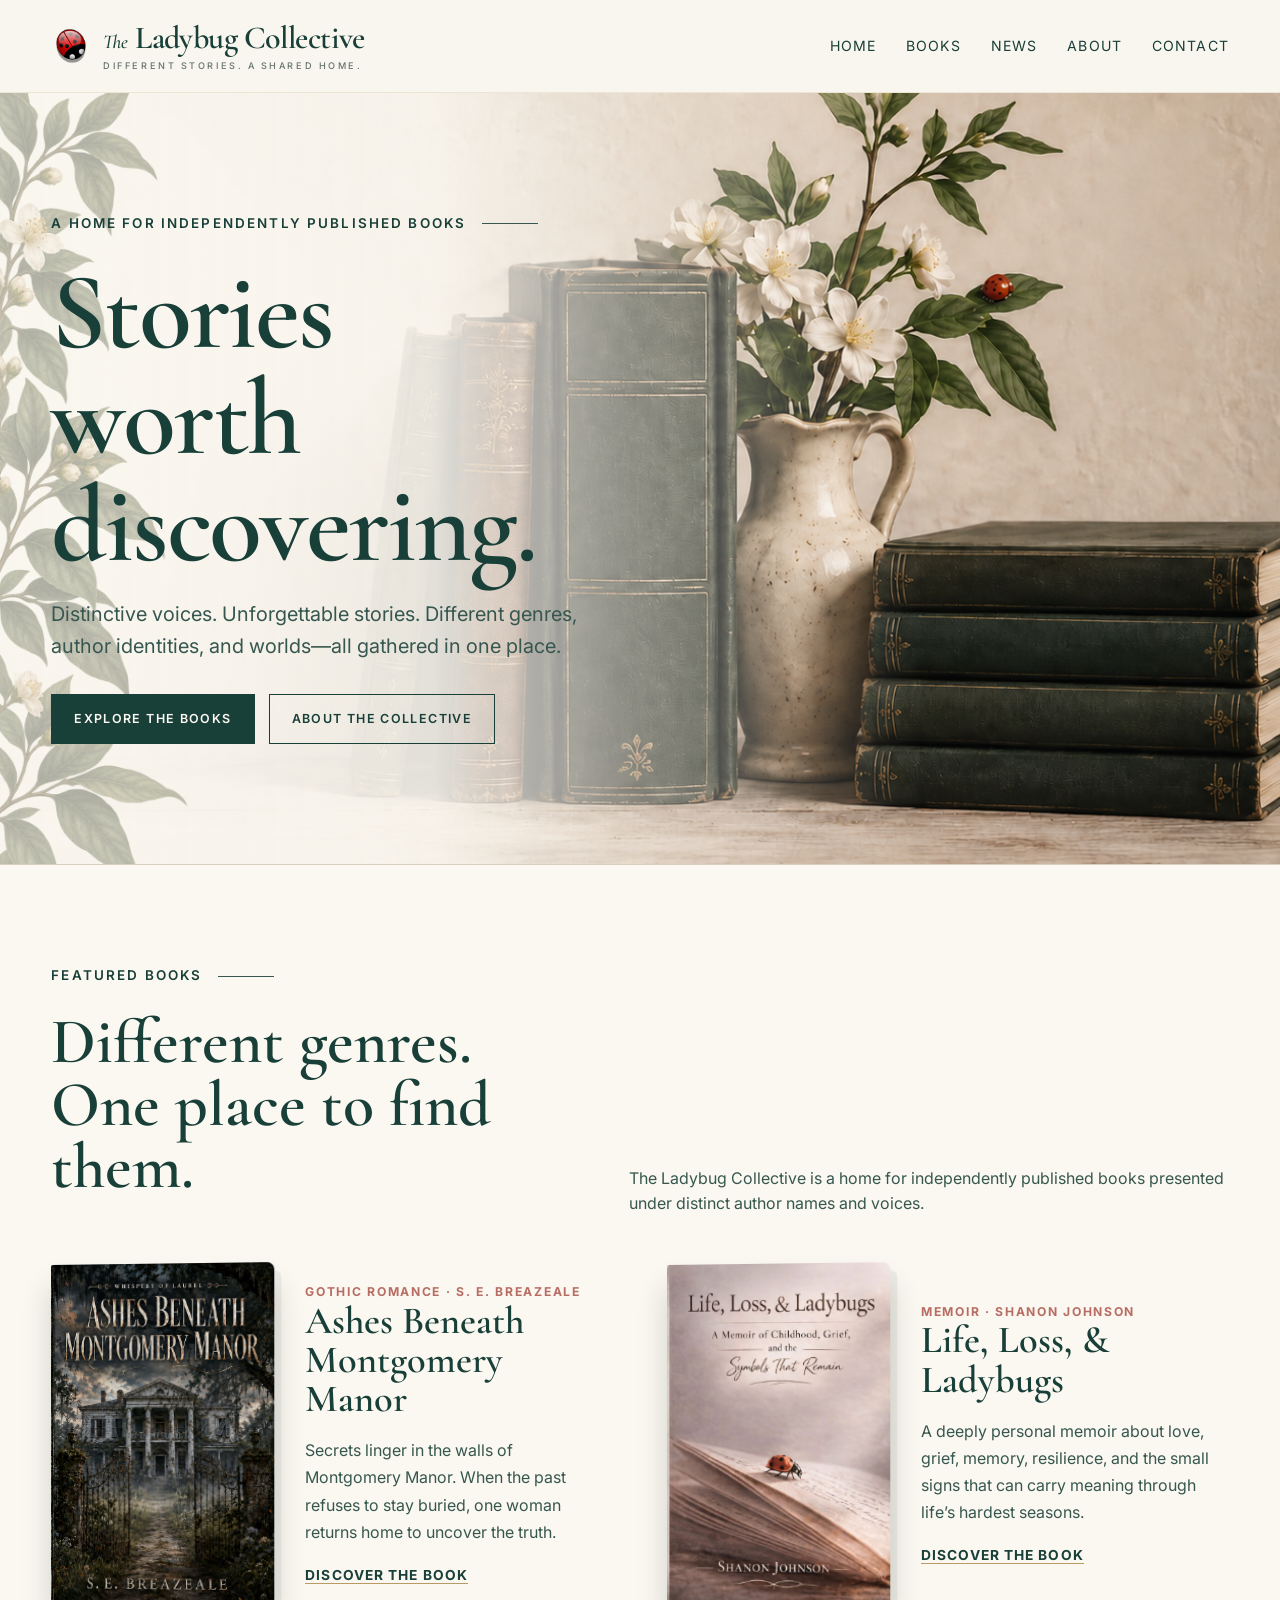
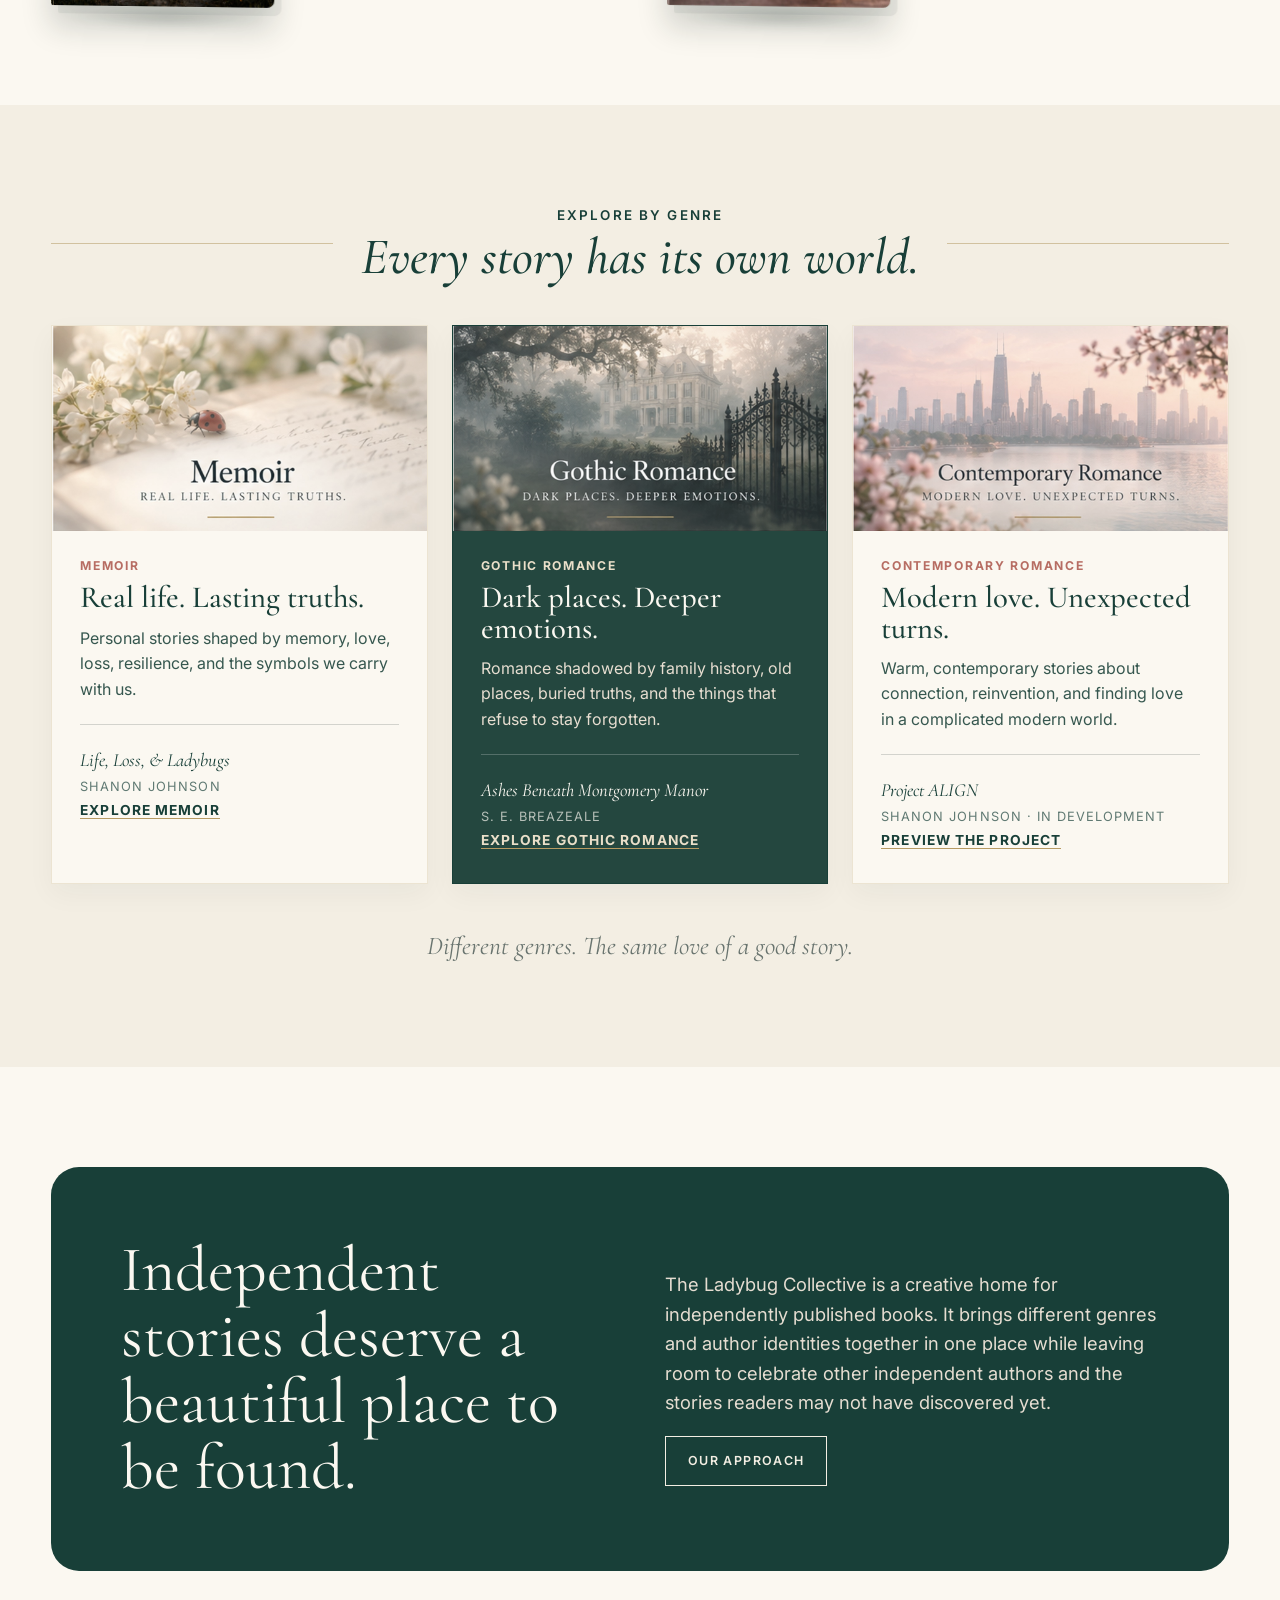
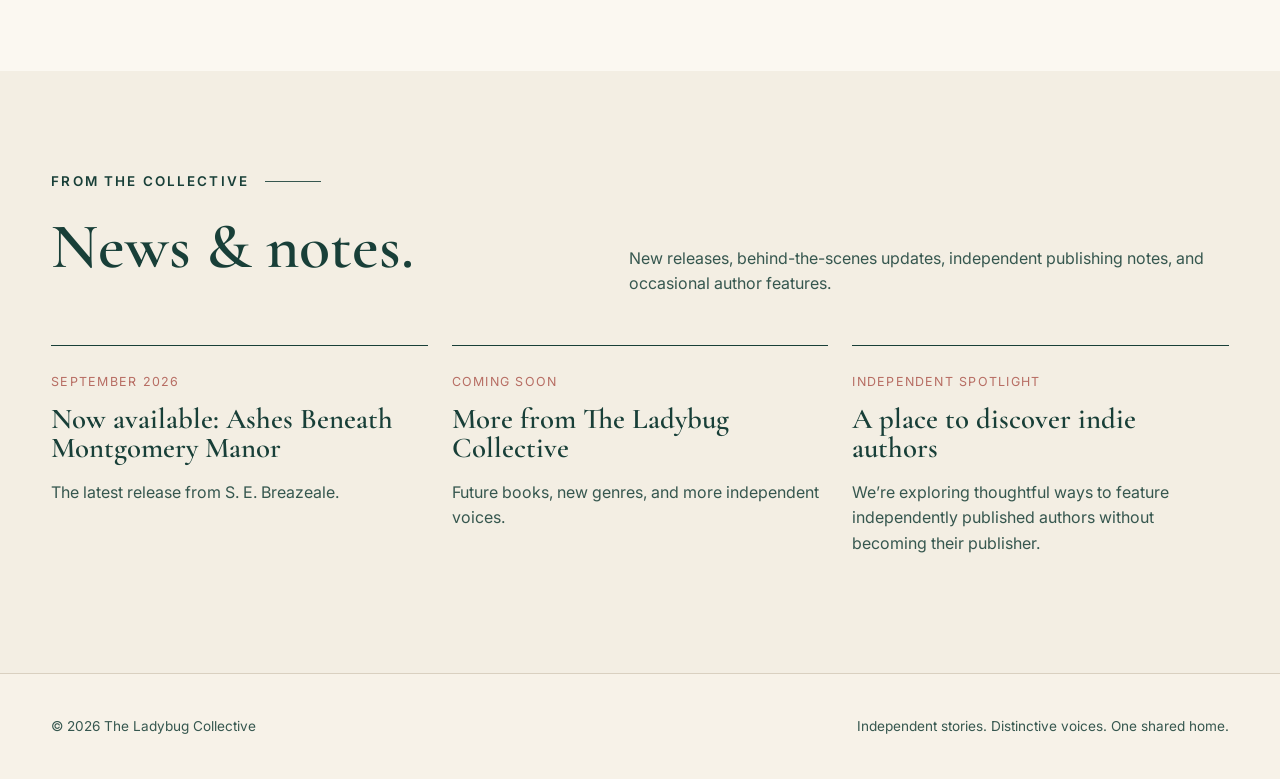
==== index.html @ c87225f0 "Add Project ALIGN preview page" ====
<!doctype html>
<html lang="en">
<head>
  <title>The Ladybug Collective</title>

  <meta charset="UTF-8">
  <meta name="viewport" content="width=device-width, initial-scale=1.0">
  <meta name="description" content="The Ladybug Collective celebrates independently published books, the authors behind them, and the stories worth discovering.">
  <link rel="preconnect" href="https://fonts.googleapis.com">
  <link rel="preconnect" href="https://fonts.gstatic.com" crossorigin>
  <link href="https://fonts.googleapis.com/css2?family=Cormorant+Garamond:wght@500;600;700&family=Inter:wght@400;500;600;700&display=swap" rel="stylesheet">
  <link rel="stylesheet" href="styles.css">

</head>
<body id="top">

<header class="site-header">
  <div class="container header-inner">
    <a class="brand" href="index.html">
      <img class="brand-logo" src="assets/ladybug-logo.png" alt="">
      <span class="brand-copy">
        <span class="brand-name"><span class="brand-the">The</span> <span class="brand-main">Ladybug Collective</span></span>
        <span class="brand-tagline">Different Stories. A Shared Home.</span>
      </span>
    </a>
    <nav class="nav">
      <a href="index.html">Home</a>
      <a href="books.html">Books</a>
      <a href="news.html">News</a>
      <a href="about.html">About</a>
      <a href="contact.html">Contact</a>
    </nav>
  </div>
</header>

<main>
  <section class="hero">
    <div class="container hero-grid">
      <div class="hero-copy">
        <div class="eyebrow">A home for independently published books</div>
        <h1>Stories worth discovering.</h1>
        <p>Distinctive voices. Unforgettable stories. Different genres, author identities, and worlds—all gathered in one place.</p>
        <div class="actions">
          <a class="btn primary" href="books.html">Explore the books</a>
          <a class="btn" href="about.html">About the collective</a>
        </div>
      </div>
      
    </div>
  </section>

  <section class="section">
    <div class="container">
      <div class="section-head">
        <div>
          <div class="eyebrow">Featured books</div>
          <h2>Different genres.<br>One place to find them.</h2>
        </div>
        <p>The Ladybug Collective is a home for independently published books presented under distinct author names and voices.</p>
      </div>
      <div class="book-grid">
        <article class="book-card">
          <div class="book-cover ashes">Ashes Beneath<br>Montgomery Manor</div>
          <div class="book-card-content">
            <div class="kicker">Gothic Romance · S. E. Breazeale</div>
            <h3>Ashes Beneath Montgomery Manor</h3>
            <p>Secrets linger in the walls of Montgomery Manor. When the past refuses to stay buried, one woman returns home to uncover the truth.</p>
            <a class="text-link" href="books.html#ashes">Discover the book</a>
          </div>
        </article>
        <article class="book-card">
          <div class="book-cover memoir">Life, Loss,<br>& Ladybugs</div>
          <div class="book-card-content">
            <div class="kicker">Memoir · Shanon Johnson</div>
            <h3>Life, Loss, & Ladybugs</h3>
            <p>A deeply personal memoir about love, grief, memory, resilience, and the small signs that can carry meaning through life’s hardest seasons.</p>
            <a class="text-link" href="books.html#memoir">Discover the book</a>
          </div>
        </article>
      </div>
    </div>
  </section>

  <section class="section alt genre-section">
    <div class="container">
      <div class="genre-heading">
        <div class="genre-heading-line"></div>
        <div>
          <div class="eyebrow centered">Explore by genre</div>
          <h2>Every story has its own world.</h2>
        </div>
        <div class="genre-heading-line"></div>
      </div>

      <div class="genre-grid visual-genres">
        <article class="genre-card-image">
          <div class="genre-visual" style="background-image:url('assets/genre-memoir.jpg')"></div>
          <div class="genre-card-body">
            <div class="kicker">Memoir</div>
            <h3>Real life. Lasting truths.</h3>
            <p>Personal stories shaped by memory, love, loss, resilience, and the symbols we carry with us.</p>
            <div class="genre-book"><em>Life, Loss, &amp; Ladybugs</em><br><span>Shanon Johnson</span></div>
            <a class="text-link" href="books.html#memoir">Explore memoir</a>
          </div>
        </article>

        <article class="genre-card-image dark">
          <div class="genre-visual" style="background-image:url('assets/genre-gothic.jpg')"></div>
          <div class="genre-card-body">
            <div class="kicker">Gothic Romance</div>
            <h3>Dark places. Deeper emotions.</h3>
            <p>Romance shadowed by family history, old places, buried truths, and the things that refuse to stay forgotten.</p>
            <div class="genre-book"><em>Ashes Beneath Montgomery Manor</em><br><span>S. E. Breazeale</span></div>
            <a class="text-link" href="books.html#ashes">Explore gothic romance</a>
          </div>
        </article>

        <article class="genre-card-image">
          <div class="genre-visual" style="background-image:url('assets/genre-contemporary.jpg')"></div>
          <div class="genre-card-body">
            <div class="kicker">Contemporary Romance</div>
            <h3>Modern love. Unexpected turns.</h3>
            <p>Warm, contemporary stories about connection, reinvention, and finding love in a complicated modern world.</p>
            <div class="genre-book"><em>Project ALIGN</em><br><span>Shanon Johnson · In development</span></div>
            <a class="text-link" href="project-align.html">Preview the project</a>
          </div>
        </article>
      </div>

      <div class="genre-closing">Different genres. The same love of a good story.</div>
    </div>
  </section>

  <section class="section">
    <div class="container statement">
      <div class="quote">Independent stories deserve a beautiful place to be found.</div>
      <div>
        <p>The Ladybug Collective is a creative home for independently published books. It brings different genres and author identities together in one place while leaving room to celebrate other independent authors and the stories readers may not have discovered yet.</p>
        <a class="btn" style="border-color:#f3eee3;color:#f3eee3" href="about.html">Our approach</a>
      </div>
    </div>
  </section>

  <section class="section alt">
    <div class="container">
      <div class="section-head">
        <div>
          <div class="eyebrow">From the collective</div>
          <h2>News & notes.</h2>
        </div>
        <p>New releases, behind-the-scenes updates, independent publishing notes, and occasional author features.</p>
      </div>
      <div class="news-grid">
        <article class="news-card"><time>September 2026</time><h3>Now available: Ashes Beneath Montgomery Manor</h3><p>The latest release from S. E. Breazeale.</p></article>
        <article class="news-card"><time>Coming soon</time><h3>More from The Ladybug Collective</h3><p>Future books, new genres, and more independent voices.</p></article>
        <article class="news-card"><time>Independent spotlight</time><h3>A place to discover indie authors</h3><p>We’re exploring thoughtful ways to feature independently published authors without becoming their publisher.</p></article>
      </div>
    </div>
  </section>
</main>

<footer class="site-footer">
  <div class="container footer-inner">
    <div>© 2026 The Ladybug Collective</div>
    <div>Independent stories. Distinctive voices. One shared home.</div>
  </div>
</footer>

<script>
  if ('scrollRestoration' in history) {
    history.scrollRestoration = 'manual';
  }

  window.addEventListener('pageshow', function () {
    if (!window.location.hash) {
      window.scrollTo(0, 0);
    }
  });
</script>
</body>
</html>
---- styles.css ----
:root{
  --ink:#183f38;
  --ink-soft:#36574f;
  --cream:#f3eee3;
  --paper:#fbf8f1;
  --rose:#b76d63;
  --gold:#b79b63;
  --line:#d9d0c0;
  --shadow:0 18px 50px rgba(30,48,43,.10);
  --serif:"Cormorant Garamond", Georgia, "Times New Roman", serif;
  --sans:"Inter", Arial, Helvetica, sans-serif;
}

*{box-sizing:border-box}
html{scroll-behavior:smooth}
body{
  margin:0;
  background:var(--paper);
  color:var(--ink);
  font-family:var(--sans);
  line-height:1.6;
}
a{color:inherit;text-decoration:none}
img{max-width:100%;display:block}
.container{width:min(1180px,92%);margin:auto}

.site-header{
  position:sticky;top:0;z-index:20;
  background:rgba(251,248,241,.96);
  backdrop-filter:blur(10px);
  border-bottom:1px solid var(--line);
}
.header-inner{
  min-height:82px;
  display:flex;align-items:center;justify-content:space-between;gap:24px;
}
.brand{display:flex;align-items:center;gap:14px;font-family:var(--serif);font-size:1.65rem;font-weight:600;letter-spacing:.02em}
.brand-mark{
  width:42px;height:42px;border-radius:50%;
  display:grid;place-items:center;
  background:var(--ink);color:var(--paper);font-size:1.1rem;
}
.nav{display:flex;gap:30px;font-size:.88rem;letter-spacing:.08em;text-transform:uppercase}
.nav a{position:relative;padding:30px 0}
.nav a:after{content:"";position:absolute;left:0;right:0;bottom:20px;height:1px;background:var(--rose);transform:scaleX(0);transition:.2s}
.nav a:hover:after,.nav a.active:after{transform:scaleX(1)}

.hero{
  min-height:78vh;
  display:grid;align-items:center;
  background:
    radial-gradient(circle at 78% 38%, rgba(183,155,99,.18), transparent 30%),
    radial-gradient(circle at 15% 10%, rgba(183,109,99,.10), transparent 26%),
    linear-gradient(135deg, #f9f4e9 0%, #eee6d8 100%);
  border-bottom:1px solid var(--line);
}
.hero-grid{display:grid;grid-template-columns:1.05fr .95fr;gap:50px;align-items:center;padding:72px 0}
.eyebrow{
  font-size:.84rem;letter-spacing:.16em;text-transform:uppercase;font-weight:600;
  display:flex;align-items:center;gap:16px;margin-bottom:24px
}
.eyebrow:after{content:"";width:56px;height:1px;background:var(--ink-soft)}
h1,h2,h3{font-family:var(--serif);font-weight:600;line-height:.98;margin:0 0 18px}
h1{font-size:clamp(4rem,8vw,7.6rem);max-width:760px}
h2{font-size:clamp(2.6rem,5vw,4.6rem)}
h3{font-size:2rem}
.hero-copy p{font-size:1.28rem;max-width:640px;color:var(--ink-soft)}
.actions{display:flex;gap:14px;flex-wrap:wrap;margin-top:32px}
.btn{
  display:inline-flex;align-items:center;justify-content:center;
  padding:14px 22px;border:1px solid var(--ink);
  text-transform:uppercase;letter-spacing:.11em;font-size:.78rem;font-weight:600;
  transition:.2s;
}
.btn.primary{background:var(--ink);color:var(--paper)}
.btn:hover{transform:translateY(-2px);box-shadow:0 9px 22px rgba(24,63,56,.12)}
.hero-art{
  min-height:520px;border-radius:28px;position:relative;overflow:hidden;
  background:
    linear-gradient(rgba(24,63,56,.04),rgba(24,63,56,.04)),
    url("assets/hero.jpg") center/cover no-repeat,
    linear-gradient(145deg,#d7cdb9,#ece5d8);
  box-shadow:var(--shadow)
}
.hero-art:before{
  content:"Place your hero image here";
  position:absolute;inset:auto 24px 24px 24px;
  padding:12px 16px;background:rgba(251,248,241,.88);border-radius:12px;
  font-size:.8rem;letter-spacing:.05em
}
.hero-art.has-image:before{display:none}

.section{padding:100px 0}
.section.alt{background:var(--cream)}
.section-head{display:flex;justify-content:space-between;gap:30px;align-items:end;margin-bottom:48px}
.section-head p{max-width:600px;color:var(--ink-soft);margin:0}

.book-grid{display:grid;grid-template-columns:repeat(2,1fr);gap:34px}
.book-card{
  background:#fff;border:1px solid var(--line);border-radius:22px;overflow:hidden;
  display:grid;grid-template-columns:210px 1fr;min-height:360px;box-shadow:0 10px 30px rgba(30,48,43,.06)
}
.book-cover{
  background:#ded7ca center/cover no-repeat;
  min-height:100%;
  display:grid;place-items:center;padding:20px;text-align:center;font-family:var(--serif);font-size:1.6rem
}
.book-cover.ashes{background-image:url("assets/ashes-cover.jpg")}
.book-cover.memoir{background-image:url("assets/memoir-cover.jpg")}
.book-card-content{padding:34px}
.kicker{font-size:.76rem;text-transform:uppercase;letter-spacing:.14em;color:var(--rose);font-weight:700}
.book-card p{color:var(--ink-soft)}
.text-link{font-weight:700;font-size:.86rem;letter-spacing:.08em;text-transform:uppercase;border-bottom:1px solid var(--gold)}

.author-grid{display:grid;grid-template-columns:repeat(2,1fr);gap:34px}
.author-card{
  border:1px solid var(--line);background:#fff;padding:38px;border-radius:22px
}
.author-card .name{font-family:var(--serif);font-size:2.3rem;margin-bottom:6px}
.author-card p{color:var(--ink-soft)}

.statement{
  background:var(--ink);color:var(--paper);
  border-radius:28px;padding:70px;
  display:grid;grid-template-columns:1fr 1fr;gap:50px;align-items:center
}
.statement p{font-size:1.15rem;color:#e5ddd1}
.statement .quote{font-family:var(--serif);font-size:clamp(2.5rem,5vw,4.8rem);line-height:1.03}

.news-grid{display:grid;grid-template-columns:repeat(3,1fr);gap:24px}
.news-card{border-top:1px solid var(--ink);padding-top:22px}
.news-card time{font-size:.78rem;letter-spacing:.1em;text-transform:uppercase;color:var(--rose)}
.news-card h3{font-size:1.8rem;margin-top:12px}
.news-card p{color:var(--ink-soft)}

.contact-box{
  display:grid;grid-template-columns:1fr 1fr;gap:50px;
  padding:60px;border:1px solid var(--line);border-radius:28px;background:#fff
}
.contact-box p{color:var(--ink-soft)}
.email-pill{display:inline-block;margin-top:8px;padding:12px 16px;border:1px solid var(--line);border-radius:999px}

.site-footer{border-top:1px solid var(--line);padding:42px 0;background:#f7f2e8}
.footer-inner{display:flex;justify-content:space-between;gap:30px;align-items:center;font-size:.85rem;color:var(--ink-soft)}

.page-hero{padding:100px 0 70px;background:var(--cream);border-bottom:1px solid var(--line)}
.page-hero p{max-width:720px;font-size:1.18rem;color:var(--ink-soft)}
.prose{max-width:780px}
.prose p{font-size:1.08rem;color:var(--ink-soft)}

@media(max-width:900px){
  .nav{display:none}
  .hero-grid,.statement,.contact-box{grid-template-columns:1fr}
  .hero-art{min-height:360px}
  .book-grid,.author-grid,.news-grid{grid-template-columns:1fr}
  .book-card{grid-template-columns:150px 1fr}
}
@media(max-width:620px){
  .section{padding:72px 0}
  .hero-grid{padding:50px 0}
  h1{font-size:3.7rem}
  .book-card{grid-template-columns:1fr}
  .book-cover{min-height:340px}
  .section-head,.footer-inner{display:block}
  .footer-inner>*{margin-bottom:12px}
  .statement,.contact-box{padding:36px}
}


/* Final homepage refinements */
.hero{
  position:relative;
  min-height:82vh;
  background:
    linear-gradient(90deg, rgba(250,247,240,.96) 0%, rgba(250,247,240,.90) 34%, rgba(250,247,240,.35) 54%, rgba(250,247,240,0) 72%),
    url("assets/hero.jpg") center right/cover no-repeat;
}
.hero::before{
  content:"";
  position:absolute;
  inset:0 auto 0 0;
  width:clamp(180px,30vw,500px);
  background:url("assets/hero-left-foliage.png") left center/auto 104% no-repeat;
  opacity:.34;
  pointer-events:none;
  z-index:0;
}
.hero-grid{
  grid-template-columns:minmax(0, 0.95fr) minmax(320px, 1.05fr);
  min-height:82vh;
  position:relative;
  z-index:1;
}
.hero-art{display:none}
.hero-copy{padding:48px 0}
.hero-copy h1{font-size:clamp(4.4rem,8.5vw,8.2rem);max-width:820px;letter-spacing:-.02em}
.hero-copy p{max-width:650px;font-size:1.25rem}
.brand-mark{
  background:linear-gradient(145deg,#7f1717,#2b3f35);
  color:#fff;
}
.book-cover.ashes{background-image:url("assets/ashes-cover.png")}
.book-cover.memoir{background-image:url("assets/memoir-cover.jpg")}
.book-cover{
  background-position:center;
  background-size:cover;
  color:transparent;
}
.book-card{
  align-items:stretch;
}
@media(max-width:900px){
  .hero{
    min-height:auto;
    background:
      linear-gradient(rgba(250,247,240,.93), rgba(250,247,240,.93)),
      url("assets/hero.jpg") center/cover no-repeat;
  }
  .hero::before{
    width:min(46vw,300px);
    opacity:.18;
  }
  .hero-grid{grid-template-columns:1fr;min-height:auto}
  .hero-copy{padding:70px 0}
}


/* --- Book-on-display redesign --- */
.book-grid{
  display:grid;
  grid-template-columns:repeat(2,minmax(0,1fr));
  gap:54px;
  align-items:start;
}
.book-card{
  background:transparent;
  border:0;
  border-radius:0;
  overflow:visible;
  display:grid;
  grid-template-columns:220px 1fr;
  gap:34px;
  align-items:center;
  min-height:0;
  box-shadow:none;
}
.book-cover{
  position:relative;
  width:100%;
  aspect-ratio:5.5 / 8.5;
  min-height:0;
  border-radius:2px 7px 7px 2px;
  background-size:100% 100%;
  background-repeat:no-repeat;
  background-position:center;
  box-shadow:
    0 22px 30px rgba(24,40,36,.18),
    7px 8px 0 rgba(24,40,36,.06);
  transform:perspective(900px) rotateY(-4deg);
  transform-origin:left center;
}
.book-cover::before{
  content:"";
  position:absolute;
  left:0; top:1%; bottom:1%;
  width:7px;
  border-radius:2px 0 0 2px;
  background:linear-gradient(90deg,rgba(0,0,0,.22),rgba(255,255,255,.10),rgba(0,0,0,.06));
  mix-blend-mode:multiply;
  opacity:.42;
}
.book-cover::after{
  content:"";
  position:absolute;
  left:8%; right:4%; bottom:-22px;
  height:24px;
  background:radial-gradient(ellipse at center,rgba(24,40,36,.23),rgba(24,40,36,0) 70%);
  filter:blur(5px);
  z-index:-1;
}
.book-card-content{
  padding:8px 0;
}
.book-card-content h3{
  font-size:clamp(2rem,3vw,3rem);
  line-height:1.02;
}
.book-card-content p{
  font-size:1rem;
  line-height:1.7;
}

/* Books page: larger editorial shelves */
.books-display{
  display:flex;
  flex-direction:column;
  gap:100px;
}
.book-feature{
  display:grid;
  grid-template-columns:minmax(230px,340px) minmax(0,1fr);
  gap:72px;
  align-items:center;
  padding-bottom:80px;
  border-bottom:1px solid var(--line);
}
.book-feature.reverse{
  grid-template-columns:minmax(0,1fr) minmax(230px,340px);
}
.book-feature.reverse .feature-cover{order:2}
.book-feature.reverse .feature-copy{order:1}
.feature-cover .book-cover{
  width:min(100%,310px);
  margin:auto;
}
.feature-copy h2{
  font-size:clamp(2.8rem,5vw,5rem);
  margin-bottom:12px;
}
.feature-copy .byline{
  font-family:var(--serif);
  font-size:1.35rem;
  margin-bottom:20px;
}
.feature-copy p{
  max-width:650px;
  color:var(--ink-soft);
  font-size:1.08rem;
}
.page-hero.compact{
  padding:64px 0 44px;
}
.page-hero.compact h1{
  font-size:clamp(3.4rem,6vw,5.8rem);
}
.page-hero.compact p{
  margin-bottom:0;
}

@media(max-width:1050px){
  .book-grid{grid-template-columns:1fr}
}
@media(max-width:720px){
  .book-card,
  .book-feature,
  .book-feature.reverse{
    grid-template-columns:1fr;
    gap:34px;
  }
  .book-cover{
    width:min(230px,70vw);
    margin:auto;
  }
  .book-feature.reverse .feature-cover,
  .book-feature.reverse .feature-copy{order:initial}
  .feature-copy{text-align:left}
  .books-display{gap:70px}
}


/* --- Genre-first discovery section --- */
.genre-grid{
  display:grid;
  grid-template-columns:repeat(3,minmax(0,1fr));
  gap:22px;
}
.genre-card{
  position:relative;
  min-height:430px;
  padding:38px 34px 34px;
  border:1px solid var(--line);
  display:flex;
  flex-direction:column;
  overflow:hidden;
}
.genre-card::after{
  content:"";
  position:absolute;
  width:180px;
  height:180px;
  border-radius:50%;
  right:-80px;
  top:-80px;
  background:rgba(255,255,255,.18);
}
.genre-number{
  font-family:var(--serif);
  font-size:1rem;
  opacity:.55;
  margin-bottom:44px;
}
.genre-card h3{
  font-family:var(--serif);
  font-size:clamp(2rem,3vw,3.15rem);
  line-height:1.02;
  margin:10px 0 18px;
}
.genre-card p{
  line-height:1.65;
  margin:0 0 28px;
}
.genre-book{
  margin-top:auto;
  padding-top:22px;
  border-top:1px solid currentColor;
  border-color:rgba(30,45,40,.18);
  line-height:1.45;
}
.genre-book em{
  font-family:var(--serif);
  font-size:1.16rem;
}
.genre-book span{
  font-size:.8rem;
  letter-spacing:.08em;
  text-transform:uppercase;
  opacity:.68;
}
.genre-card .text-link,
.coming-label{
  margin-top:18px;
}
.coming-label{
  display:inline-block;
  font-size:.76rem;
  font-weight:700;
  letter-spacing:.12em;
  text-transform:uppercase;
  opacity:.65;
}
.memoir-genre{
  background:#ead7d0;
  color:#3d3532;
}
.gothic-genre{
  background:#173c36;
  color:#f5efe5;
  border-color:#173c36;
}
.gothic-genre .kicker,
.gothic-genre .text-link{color:#f5efe5}
.gothic-genre .genre-book{border-color:rgba(245,239,229,.24)}
.contemporary-genre{
  background:#e8dfcf;
  color:#27433d;
}
@media(max-width:900px){
  .genre-grid{grid-template-columns:1fr}
  .genre-card{min-height:340px}
  .genre-number{margin-bottom:20px}
}


/* === v4: real Ladybug branding + image-driven genre section === */
.brand{
  gap:13px;
  min-width:0;
}
.brand-logo{
  width:48px;
  height:52px;
  object-fit:contain;
  flex:0 0 auto;
}
.brand-copy{
  display:flex;
  flex-direction:column;
  line-height:1;
}
.brand-name{
  font-family:var(--serif);
  font-size:1.72rem;
  font-weight:600;
  letter-spacing:.01em;
}
.brand-tagline{
  margin-top:8px;
  font-family:var(--sans);
  font-size:.61rem;
  font-weight:500;
  letter-spacing:.24em;
  text-transform:uppercase;
  color:var(--ink-soft);
}
.brand-mark{display:none}

.genre-heading{
  display:grid;
  grid-template-columns:1fr auto 1fr;
  gap:28px;
  align-items:center;
  text-align:center;
  margin-bottom:42px;
}
.genre-heading-line{
  height:1px;
  background:var(--gold);
  opacity:.75;
}
.genre-heading .eyebrow.centered{
  display:block;
  margin:0 0 6px;
  color:var(--ink);
}
.genre-heading .eyebrow.centered::after{display:none}
.genre-heading h2{
  font-size:clamp(2rem,4vw,3.5rem);
  font-style:italic;
  font-weight:500;
  margin:0;
}
.visual-genres{
  gap:24px;
}
.genre-card-image{
  background:#fff;
  border:1px solid var(--line);
  box-shadow:0 12px 28px rgba(30,48,43,.06);
  overflow:hidden;
}
.genre-visual{
  /* Match the source artwork so its lower typography is never cropped. */
  aspect-ratio:1200 / 658;
  background-size:100% 100%;
  background-position:center;
  background-repeat:no-repeat;
}
.genre-card-body{
  padding:28px 28px 30px;
}
.genre-card-body h3{
  font-size:clamp(1.85rem,2.4vw,2.55rem);
  margin:8px 0 12px;
}
.genre-card-body p{
  color:var(--ink-soft);
  margin:0 0 22px;
}
.genre-card-image.dark{
  background:var(--ink);
  color:var(--paper);
  border-color:var(--ink);
}
.genre-card-image.dark .kicker,
.genre-card-image.dark .text-link{
  color:#eadfc9;
}
.genre-card-image.dark .genre-card-body p{
  color:#e7ded1;
}
.genre-card-image.dark .genre-book{
  border-color:rgba(255,255,255,.22);
}
.genre-closing{
  margin-top:42px;
  text-align:center;
  font-family:var(--serif);
  font-size:1.6rem;
  font-style:italic;
  color:var(--ink-soft);
}
.book-meta{
  margin:-10px 0 20px;
  font-size:.78rem;
  text-transform:uppercase;
  letter-spacing:.11em;
  color:var(--ink-soft);
}
.project-placeholder{
  display:flex;
  align-items:center;
  justify-content:center;
}
.project-book{
  width:min(100%,310px);
  aspect-ratio:5.5 / 8.5;
  padding:34px 26px;
  background:linear-gradient(145deg,#36574f,#183f38);
  color:var(--paper);
  box-shadow:0 22px 30px rgba(24,40,36,.18),7px 8px 0 rgba(24,40,36,.06);
  border-radius:2px 7px 7px 2px;
  display:flex;
  flex-direction:column;
  justify-content:center;
  text-align:center;
  font-family:var(--serif);
}
.project-book strong{
  display:block;
  font-size:2.4rem;
  font-weight:600;
  line-height:1;
  margin:22px 0;
}
.project-book span:last-child{
  font-family:var(--sans);
  text-transform:uppercase;
  letter-spacing:.13em;
  font-size:.72rem;
}
.project-status{
  font-family:var(--sans);
  text-transform:uppercase;
  letter-spacing:.14em;
  font-size:.7rem;
  color:#dbc89e;
}

@media(max-width:900px){
  .brand-name{font-size:1.45rem}
  .brand-tagline{font-size:.52rem;letter-spacing:.17em}
  .genre-heading{grid-template-columns:1fr}
  .genre-heading-line{display:none}
}
@media(max-width:620px){
  .header-inner{min-height:74px}
  .brand-logo{width:40px;height:44px}
  .brand-name{font-size:1.2rem}
  .brand-tagline{display:none}
  .genre-card-body{padding:24px}
}


/* === v5: refined literary header + softer genre presentation === */
.site-header{
  background:rgba(249,246,239,.98);
  border-bottom:1px solid rgba(180,154,102,.18);
}
.header-inner{
  min-height:92px;
}
.brand{
  display:flex;
  align-items:center;
  gap:12px;
}
.brand-logo{
  width:40px;
  height:44px;
  object-fit:contain;
}
.brand-name{
  display:flex;
  align-items:baseline;
  gap:7px;
  color:var(--ink);
  white-space:nowrap;
}
.brand-the{
  font-family:var(--serif);
  font-size:1.22rem;
  font-style:italic;
  font-weight:500;
  letter-spacing:0;
}
.brand-main{
  font-family:var(--serif);
  font-size:2rem;
  font-weight:600;
  letter-spacing:-.018em;
}
.brand-tagline{
  margin-top:7px;
  font-size:.57rem;
  letter-spacing:.28em;
  color:#66736d;
}
.nav a{
  letter-spacing:.08em;
}

/* Soften the genre cards and let the imagery sit quietly behind the content. */
.genre-card-image{
  box-shadow:0 10px 26px rgba(30,48,43,.045);
  border-color:rgba(180,154,102,.22);
}
.genre-visual{
  position:relative;
  filter:saturate(.78) contrast(.86) brightness(1.08);
}
.genre-card-image.dark .genre-visual{
  filter:saturate(.70) contrast(.82) brightness(1.10);
}
.genre-card-image{
  background:#fbf8f1;
}
.genre-card-image.dark{
  background:#24473f;
}
.genre-card-body{
  padding-top:25px;
}
.genre-card-body h3{
  font-weight:500;
}
.genre-closing{
  color:#69746f;
}
.genre-heading-line{
  background:#b79d69;
  opacity:.55;
}

@media(max-width:900px){
  .brand-main{font-size:1.65rem}
  .brand-the{font-size:1.05rem}
}
@media(max-width:620px){
  .brand-logo{width:34px;height:38px}
  .brand-main{font-size:1.36rem}
  .brand-the{font-size:.93rem}
}

/* === Individual book pages === */
.book-detail{
  padding:86px 0 100px;
  background:linear-gradient(180deg,var(--cream) 0%,var(--paper) 62%);
}
.book-detail-grid{
  display:grid;
  grid-template-columns:minmax(240px,360px) minmax(0,1fr);
  gap:clamp(48px,7vw,96px);
  align-items:start;
}
.book-detail-cover{
  position:sticky;
  top:126px;
}
.book-detail-cover .book-cover{
  width:min(100%,330px);
  margin:auto;
}
.book-detail-copy{
  padding-top:12px;
}
.book-detail-copy h1{
  font-size:clamp(3.5rem,7vw,6.7rem);
  max-width:820px;
  margin-bottom:16px;
}
.book-subtitle{
  max-width:720px;
  margin:0 0 16px;
  font-family:var(--serif);
  font-size:clamp(1.45rem,2.5vw,2rem);
  font-style:italic;
  line-height:1.25;
  color:var(--ink-soft);
}
.book-detail-byline{
  margin-bottom:9px;
  font-family:var(--serif);
  font-size:1.45rem;
}
.book-detail-meta{
  margin-bottom:34px;
  font-size:.76rem;
  letter-spacing:.13em;
  text-transform:uppercase;
  color:var(--ink-soft);
}
.book-description{
  max-width:760px;
  padding-top:32px;
  border-top:1px solid var(--gold);
}
.book-description .lead{
  font-family:var(--serif);
  font-size:clamp(1.65rem,3vw,2.35rem);
  line-height:1.25;
  color:var(--ink);
}
.book-description p{
  font-size:1.08rem;
  line-height:1.85;
  color:var(--ink-soft);
}
.book-detail-actions{
  margin:36px 0 28px;
}
.back-to-books{
  display:inline-block;
  margin-top:8px;
  font-size:.78rem;
  font-weight:600;
  letter-spacing:.1em;
  text-transform:uppercase;
  border-bottom:1px solid var(--gold);
}
.project-note{
  max-width:680px;
  margin:34px 0 20px;
  padding:17px 20px;
  border-left:2px solid var(--gold);
  background:rgba(183,155,99,.08);
  color:var(--ink-soft);
  font-size:.88rem;
  font-style:italic;
}
@media(max-width:800px){
  .book-detail{padding:62px 0 78px}
  .book-detail-grid{grid-template-columns:1fr;gap:54px}
  .book-detail-cover{position:static}
  .book-detail-cover .book-cover{width:min(260px,72vw)}
  .book-detail-copy{padding-top:0}
}
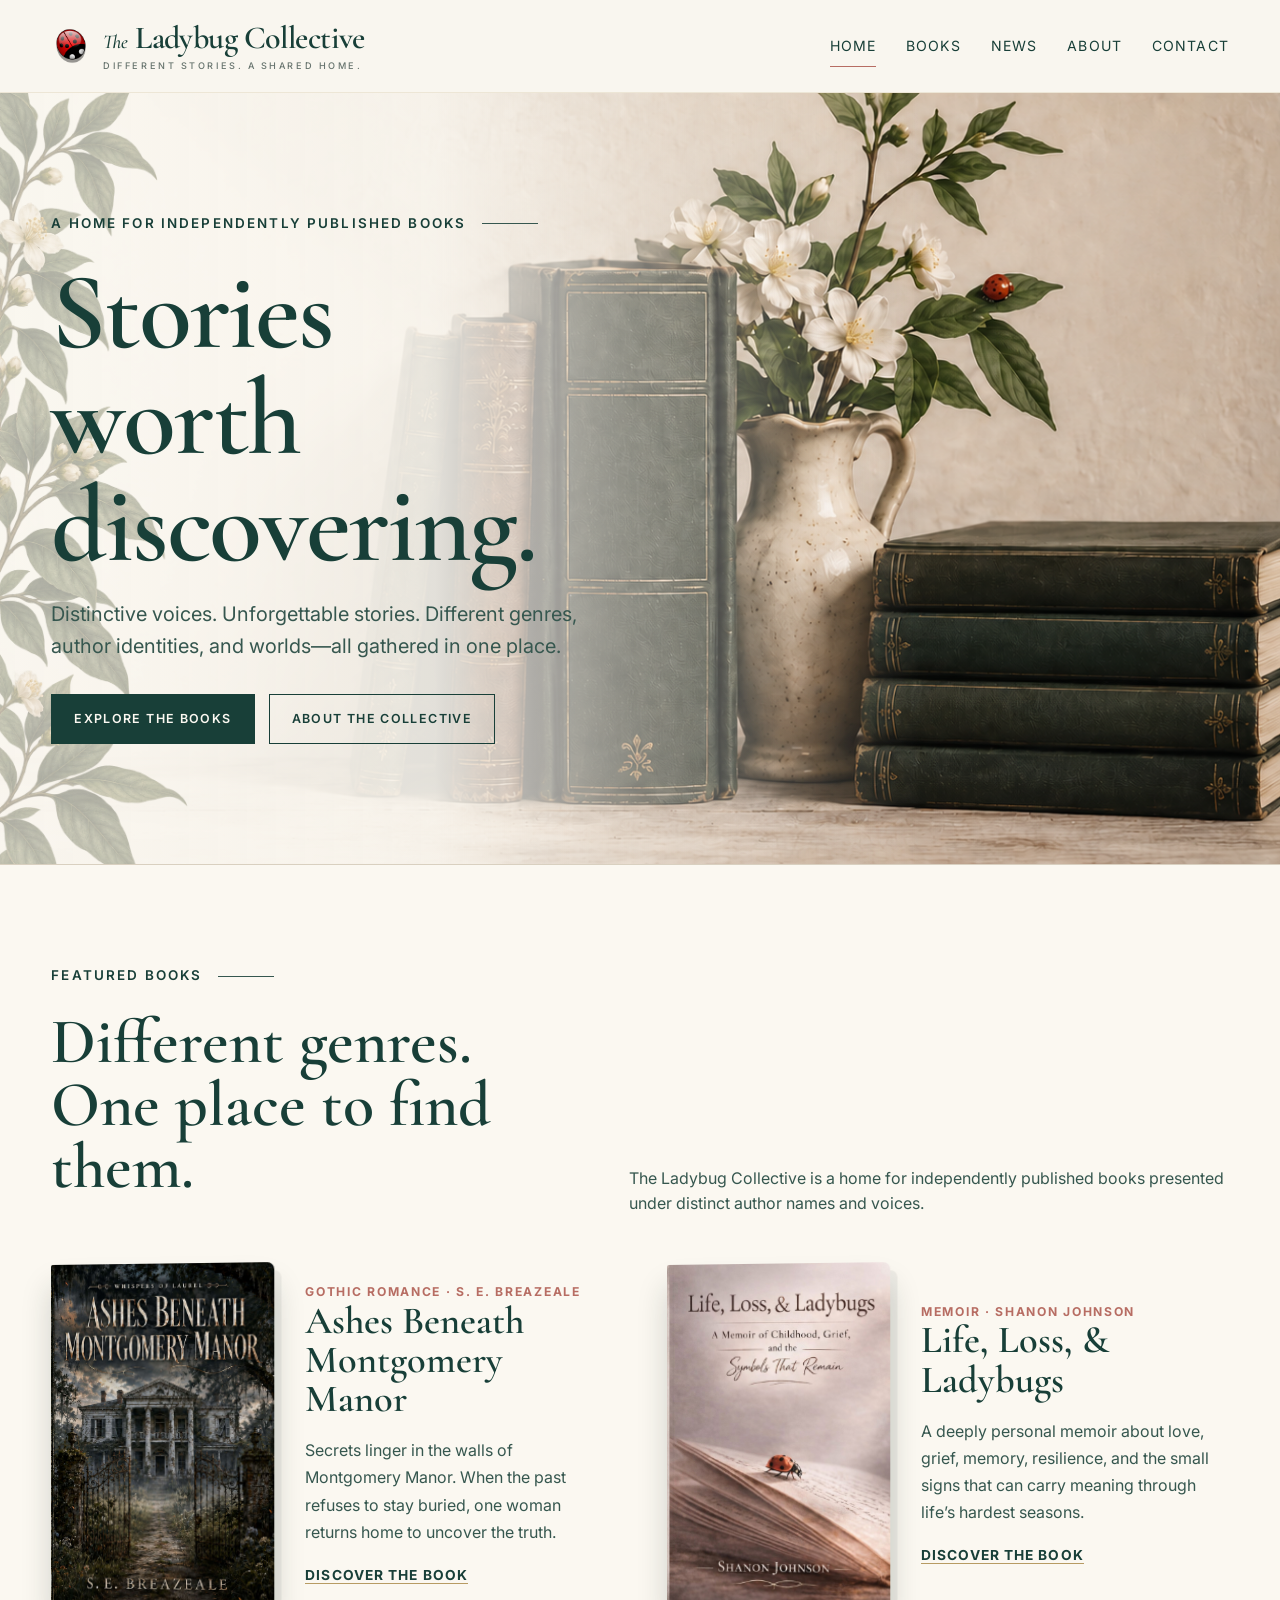
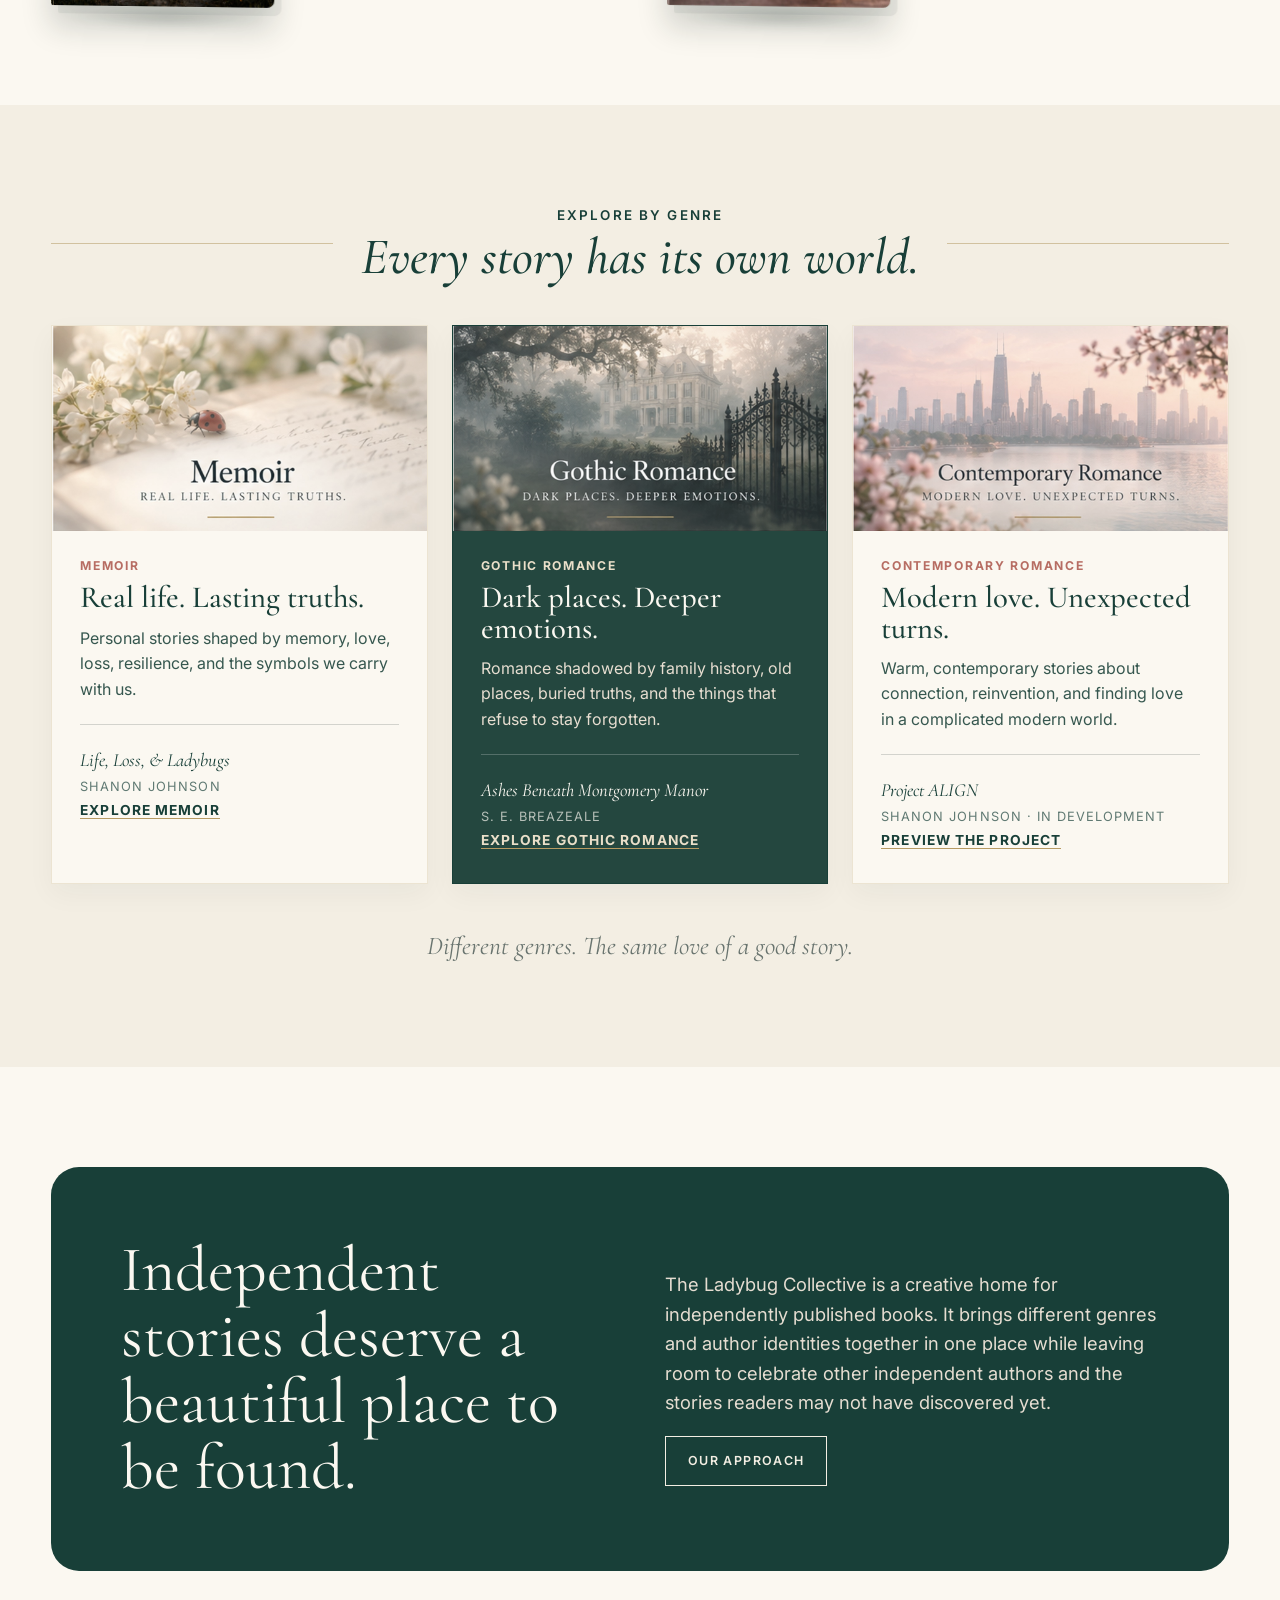
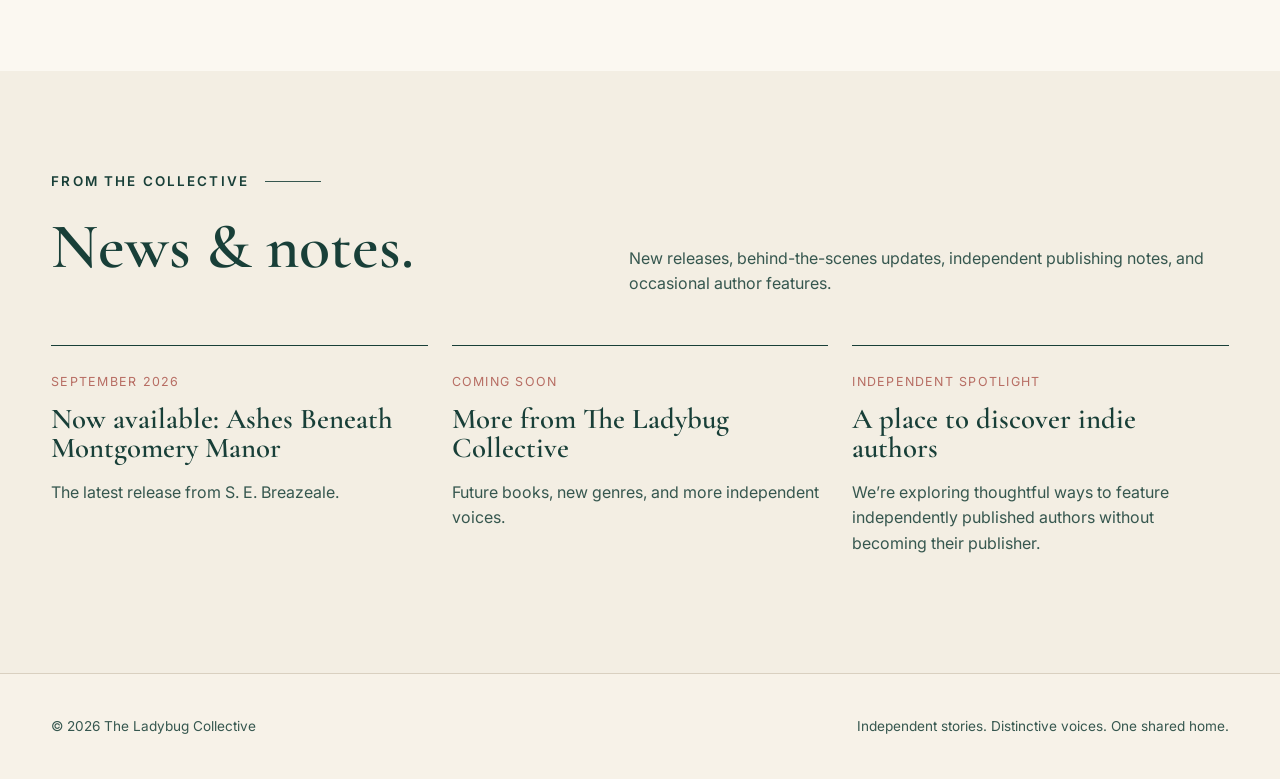
==== commit dec94872: "Mobile update" ====
--- a/index.html
+++ b/index.html
@@ -6,6 +6,7 @@
   <meta charset="UTF-8">
   <meta name="viewport" content="width=device-width, initial-scale=1.0">
   <meta name="description" content="The Ladybug Collective celebrates independently published books, the authors behind them, and the stories worth discovering.">
+  <link rel="icon" type="image/png" href="assets/ladybug-logo.png">
   <link rel="preconnect" href="https://fonts.googleapis.com">
   <link rel="preconnect" href="https://fonts.gstatic.com" crossorigin>
   <link href="https://fonts.googleapis.com/css2?family=Cormorant+Garamond:wght@500;600;700&family=Inter:wght@400;500;600;700&display=swap" rel="stylesheet">
@@ -24,7 +25,7 @@
       </span>
     </a>
     <nav class="nav">
-      <a href="index.html">Home</a>
+      <a class="active" href="index.html" aria-current="page">Home</a>
       <a href="books.html">Books</a>
       <a href="news.html">News</a>
       <a href="about.html">About</a>
--- a/styles.css
+++ b/styles.css
@@ -106,7 +106,7 @@
   min-height:100%;
   display:grid;place-items:center;padding:20px;text-align:center;font-family:var(--serif);font-size:1.6rem
 }
-.book-cover.ashes{background-image:url("assets/ashes-cover.jpg")}
+.book-cover.ashes{background-image:url("assets/ashes-cover.png")}
 .book-cover.memoir{background-image:url("assets/memoir-cover.jpg")}
 .book-card-content{padding:34px}
 .kicker{font-size:.76rem;text-transform:uppercase;letter-spacing:.14em;color:var(--rose);font-weight:700}
@@ -129,6 +129,17 @@
 .statement .quote{font-family:var(--serif);font-size:clamp(2.5rem,5vw,4.8rem);line-height:1.03}
 
 .news-grid{display:grid;grid-template-columns:repeat(3,1fr);gap:24px}
+.text-news-grid{
+  grid-template-columns:repeat(4,minmax(0,1fr));
+  gap:28px;
+}
+.text-news-grid .news-card{
+  padding-bottom:8px;
+}
+.text-news-grid .text-link{
+  display:inline-block;
+  margin-top:10px;
+}
 .news-card{border-top:1px solid var(--ink);padding-top:22px}
 .news-card time{font-size:.78rem;letter-spacing:.1em;text-transform:uppercase;color:var(--rose)}
 .news-card h3{font-size:1.8rem;margin-top:12px}
@@ -140,6 +151,13 @@
 }
 .contact-box p{color:var(--ink-soft)}
 .email-pill{display:inline-block;margin-top:8px;padding:12px 16px;border:1px solid var(--line);border-radius:999px}
+.contact-hero p{max-width:690px}
+.contact-section{padding-top:72px;padding-bottom:110px}
+.contact-box-finished{align-items:center}
+.contact-box-finished h2{margin:12px 0 18px;font-size:clamp(2.2rem,4vw,4rem);line-height:1;color:var(--green)}
+.contact-box-finished .email-pill{margin-top:6px;color:var(--green);font-weight:600}
+.contact-note{padding-left:44px;border-left:1px solid var(--line)}
+.contact-note h3{margin-top:0}
 
 .site-footer{border-top:1px solid var(--line);padding:42px 0;background:#f7f2e8}
 .footer-inner{display:flex;justify-content:space-between;gap:30px;align-items:center;font-size:.85rem;color:var(--ink-soft)}
@@ -150,11 +168,28 @@
 .prose p{font-size:1.08rem;color:var(--ink-soft)}
 
 @media(max-width:900px){
-  .nav{display:none}
+  .header-inner{flex-wrap:wrap;padding:12px 0 0}
+  .brand{margin:auto}
+  .nav{
+    display:flex;
+    order:2;
+    width:100%;
+    justify-content:space-between;
+    gap:10px;
+    border-top:1px solid rgba(180,154,102,.18);
+  }
+  .nav a{padding:12px 2px 14px;font-size:.72rem}
+  .nav a:after{bottom:8px}
   .hero-grid,.statement,.contact-box{grid-template-columns:1fr}
   .hero-art{min-height:360px}
   .book-grid,.author-grid,.news-grid{grid-template-columns:1fr}
   .book-card{grid-template-columns:150px 1fr}
+}
+@media(max-width:1100px){
+  .text-news-grid{grid-template-columns:repeat(2,minmax(0,1fr))}
+}
+@media(max-width:620px){
+  .text-news-grid{grid-template-columns:1fr}
 }
 @media(max-width:620px){
   .section{padding:72px 0}
@@ -165,6 +200,7 @@
   .section-head,.footer-inner{display:block}
   .footer-inner>*{margin-bottom:12px}
   .statement,.contact-box{padding:36px}
+  .contact-note{padding-left:0;padding-top:28px;border-left:0;border-top:1px solid var(--line)}
 }
 
 
@@ -202,6 +238,10 @@
 }
 .book-cover.ashes{background-image:url("assets/ashes-cover.png")}
 .book-cover.memoir{background-image:url("assets/memoir-cover.jpg")}
+.book-cover.align{
+  aspect-ratio:2 / 3;
+  background-image:url("assets/project-align-cover.png");
+}
 .book-cover{
   background-position:center;
   background-size:cover;
@@ -805,3 +845,157 @@
   .book-detail-cover .book-cover{width:min(260px,72vw)}
   .book-detail-copy{padding-top:0}
 }
+
+/* === About page === */
+.about-hero{padding:72px 0 68px}
+.about-hero h1{
+  max-width:900px;
+  font-size:clamp(3.8rem,7vw,6.7rem);
+}
+.about-hero p{
+  max-width:780px;
+  margin-bottom:0;
+  font-size:1.18rem;
+}
+.about-section{padding-top:88px;padding-bottom:88px}
+.about-grid{
+  display:grid;
+  grid-template-columns:minmax(0,1.15fr) minmax(300px,.85fr);
+  gap:clamp(52px,8vw,110px);
+  align-items:center;
+}
+.about-block h2,.about-growth h2{
+  font-size:clamp(2.25rem,3.5vw,3.4rem);
+  line-height:1.08;
+}
+.about-block p,.about-growth p{
+  color:var(--ink-soft);
+  font-size:1.08rem;
+  line-height:1.85;
+}
+.about-principle{
+  padding:54px 46px;
+  background:var(--ink);
+  color:var(--paper);
+  box-shadow:var(--shadow);
+}
+.about-principle span{
+  font-size:.72rem;
+  font-weight:600;
+  letter-spacing:.16em;
+  text-transform:uppercase;
+  color:#dbc89e;
+}
+.about-principle blockquote{
+  margin:26px 0 0;
+  font-family:var(--serif);
+  font-size:clamp(2.1rem,4vw,3.4rem);
+  line-height:1.08;
+}
+.about-growth{
+  display:grid;
+  grid-template-columns:minmax(260px,.75fr) minmax(0,1.25fr);
+  gap:clamp(48px,8vw,110px);
+  align-items:start;
+}
+.about-note{
+  margin:24px 0 30px;
+  padding-left:18px;
+  border-left:2px solid var(--gold);
+  font-size:.9rem !important;
+  font-style:italic;
+}
+@media(max-width:800px){
+  .about-hero{padding:56px 0 52px}
+  .about-grid,.about-growth{grid-template-columns:1fr}
+  .about-principle{padding:42px 34px}
+  .about-section{padding-top:70px;padding-bottom:70px}
+}
+
+/* === News page === */
+.news-hero{padding:66px 0 58px}
+.news-hero h1{
+  max-width:780px;
+  font-size:clamp(3.7rem,6.5vw,6rem);
+}
+.news-hero p{margin-bottom:0}
+.news-feed-section{padding-top:82px}
+.news-feed{display:flex;flex-direction:column;gap:76px}
+.news-entry-featured{
+  display:grid;
+  grid-template-columns:minmax(190px,300px) minmax(0,1fr);
+  gap:clamp(42px,7vw,88px);
+  align-items:center;
+  padding-bottom:76px;
+  border-bottom:1px solid var(--line);
+}
+.news-cover-link img{
+  width:min(100%,270px);
+  margin:auto;
+  box-shadow:0 20px 36px rgba(24,40,36,.17);
+  transform:perspective(900px) rotateY(-3deg);
+}
+.news-entry-copy time,.news-entry-card time{
+  display:block;
+  margin-bottom:10px;
+  color:var(--rose);
+  font-size:.76rem;
+  font-weight:600;
+  letter-spacing:.13em;
+  text-transform:uppercase;
+}
+.news-entry-copy h2{
+  max-width:760px;
+  margin-top:12px;
+  font-size:clamp(2.5rem,4.5vw,4.4rem);
+  line-height:1.05;
+}
+.news-entry-copy p,.news-entry-card p,.spotlight-band p{
+  color:var(--ink-soft);
+  font-size:1.04rem;
+  line-height:1.78;
+}
+.news-entry-grid{
+  display:grid;
+  grid-template-columns:repeat(2,minmax(0,1fr));
+  gap:34px;
+}
+.news-entry-card{
+  display:grid;
+  grid-template-columns:130px minmax(0,1fr);
+  gap:28px;
+  align-items:start;
+  padding:30px;
+  border:1px solid var(--line);
+  background:#fff;
+}
+.news-entry-card img{
+  width:100%;
+  box-shadow:0 12px 24px rgba(24,40,36,.13);
+}
+.news-entry-card h3{
+  margin:8px 0 12px;
+  font-size:clamp(1.8rem,2.8vw,2.5rem);
+  line-height:1.08;
+}
+.spotlight-band-grid{
+  display:grid;
+  grid-template-columns:minmax(280px,.9fr) minmax(0,1.1fr);
+  gap:clamp(44px,8vw,110px);
+  align-items:center;
+}
+.spotlight-band h2{
+  margin:8px 0 0;
+  font-size:clamp(2.35rem,4vw,3.8rem);
+}
+@media(max-width:800px){
+  .news-hero{padding:54px 0 48px}
+  .news-feed-section{padding-top:66px}
+  .news-entry-featured,.news-entry-grid,.spotlight-band-grid{grid-template-columns:1fr}
+  .news-entry-featured{gap:42px;padding-bottom:62px}
+  .news-entry-card{grid-template-columns:105px minmax(0,1fr);padding:22px;gap:22px}
+}
+@media(max-width:520px){
+  .news-entry-card{grid-template-columns:1fr}
+  .news-entry-card img{width:min(180px,60vw);margin:auto}
+}
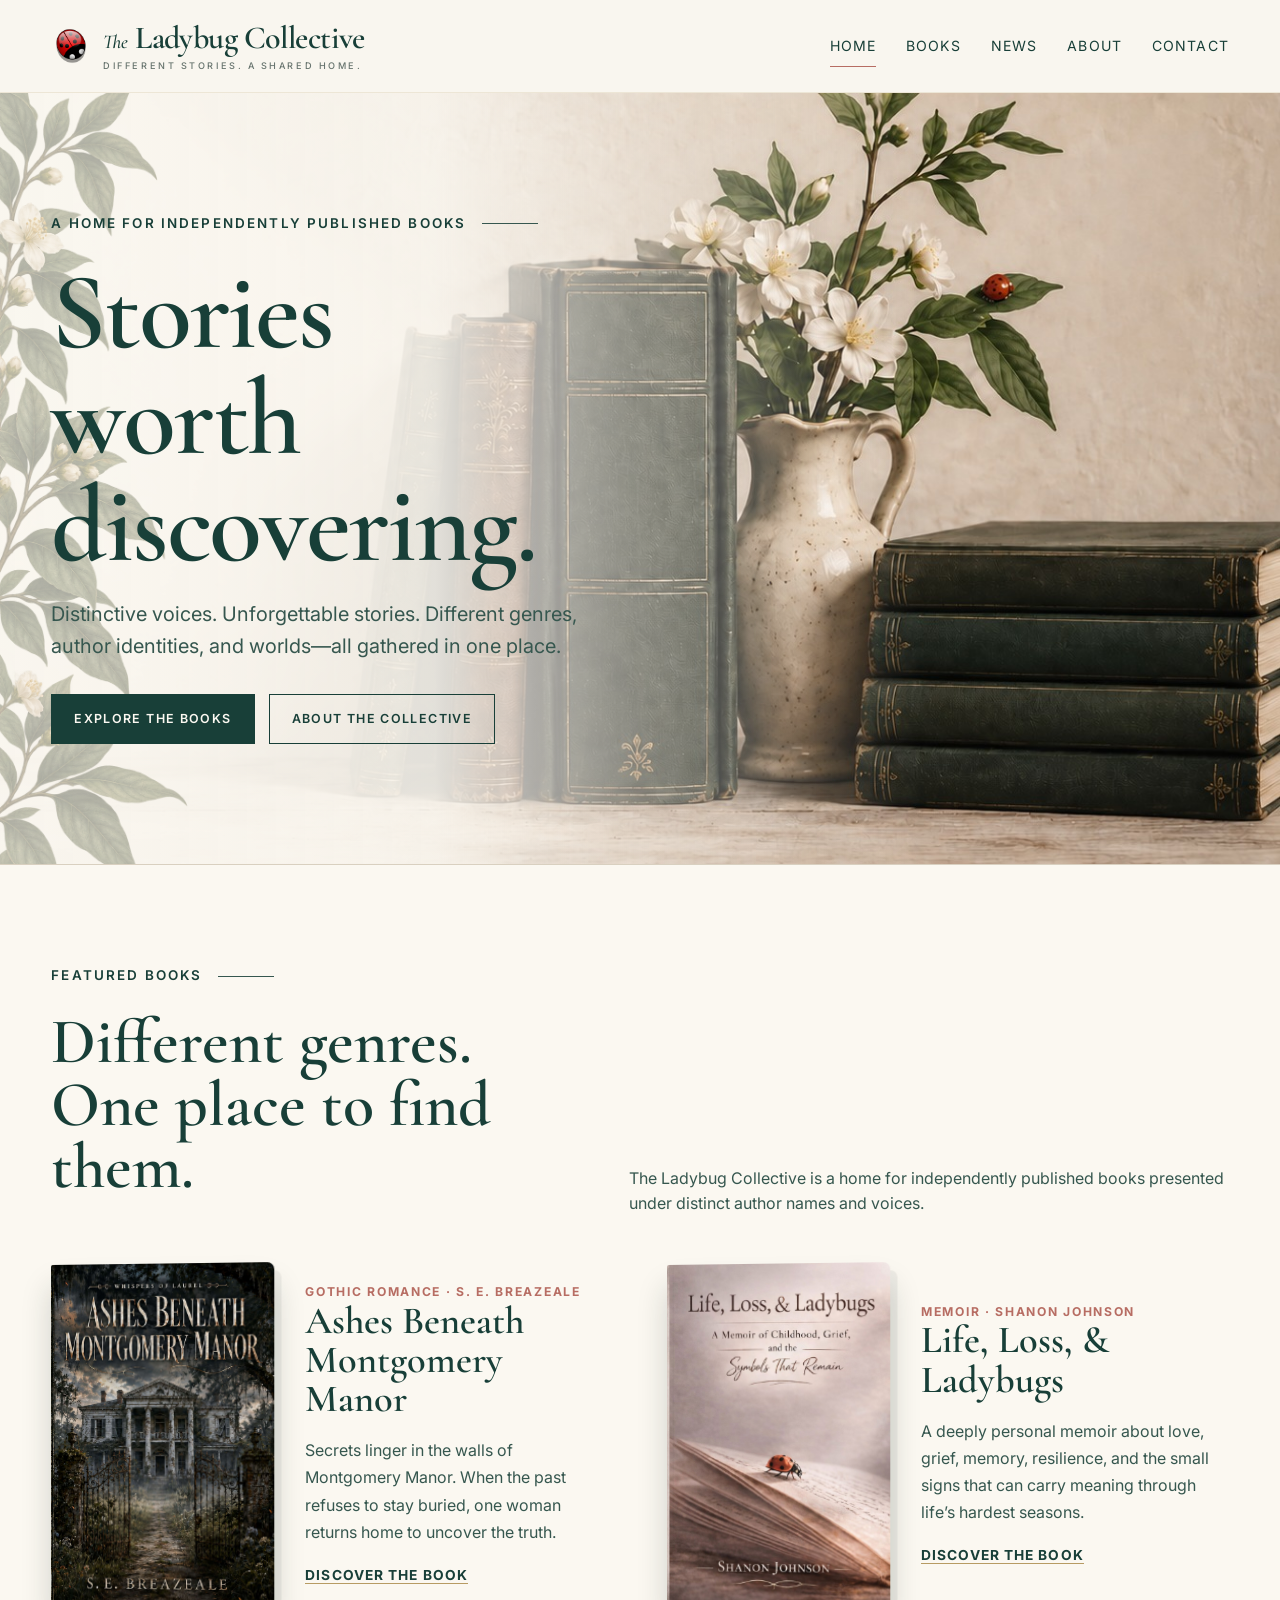
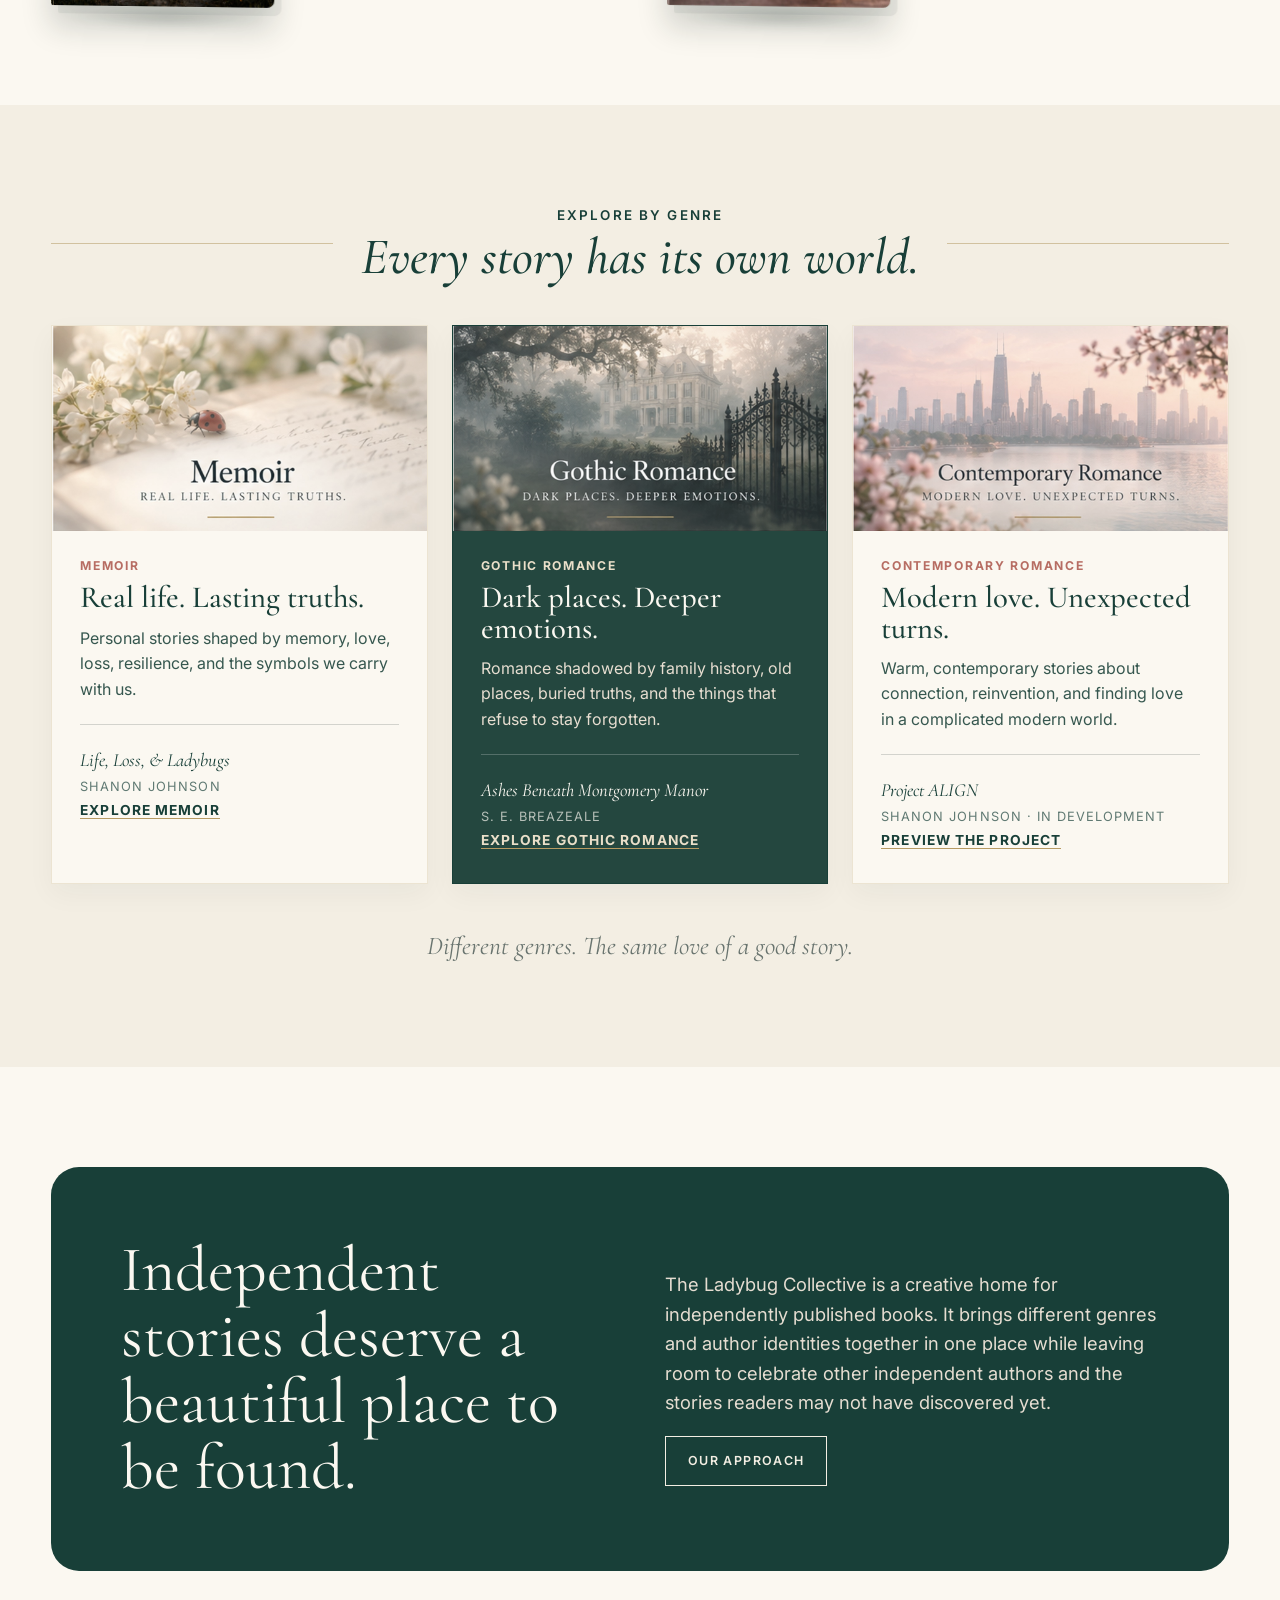
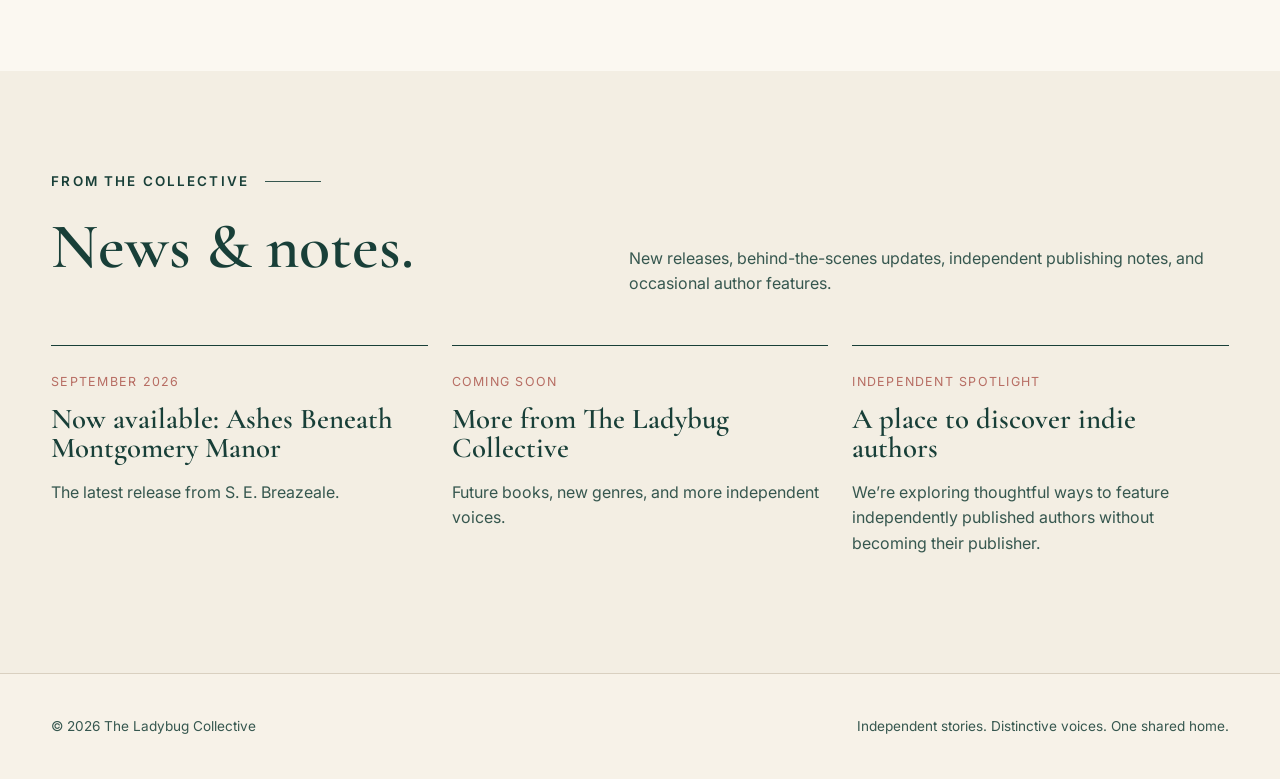
==== commit 0e6f4079: "Social media update" ====
--- a/index.html
+++ b/index.html
@@ -6,6 +6,15 @@
   <meta charset="UTF-8">
   <meta name="viewport" content="width=device-width, initial-scale=1.0">
   <meta name="description" content="The Ladybug Collective celebrates independently published books, the authors behind them, and the stories worth discovering.">
+  <link rel="canonical" href="https://theladybugco.com/">
+  <meta property="og:type" content="website">
+  <meta property="og:site_name" content="The Ladybug Collective">
+  <meta property="og:title" content="The Ladybug Collective">
+  <meta property="og:description" content="Different stories. A shared home. Discover independently published books across genres.">
+  <meta property="og:url" content="https://theladybugco.com/">
+  <meta property="og:image" content="https://theladybugco.com/assets/hero.jpg">
+  <meta property="og:image:alt" content="Books and flowers in the literary world of The Ladybug Collective">
+  <meta name="twitter:card" content="summary_large_image">
   <link rel="icon" type="image/png" href="assets/ladybug-logo.png">
   <link rel="preconnect" href="https://fonts.googleapis.com">
   <link rel="preconnect" href="https://fonts.gstatic.com" crossorigin>
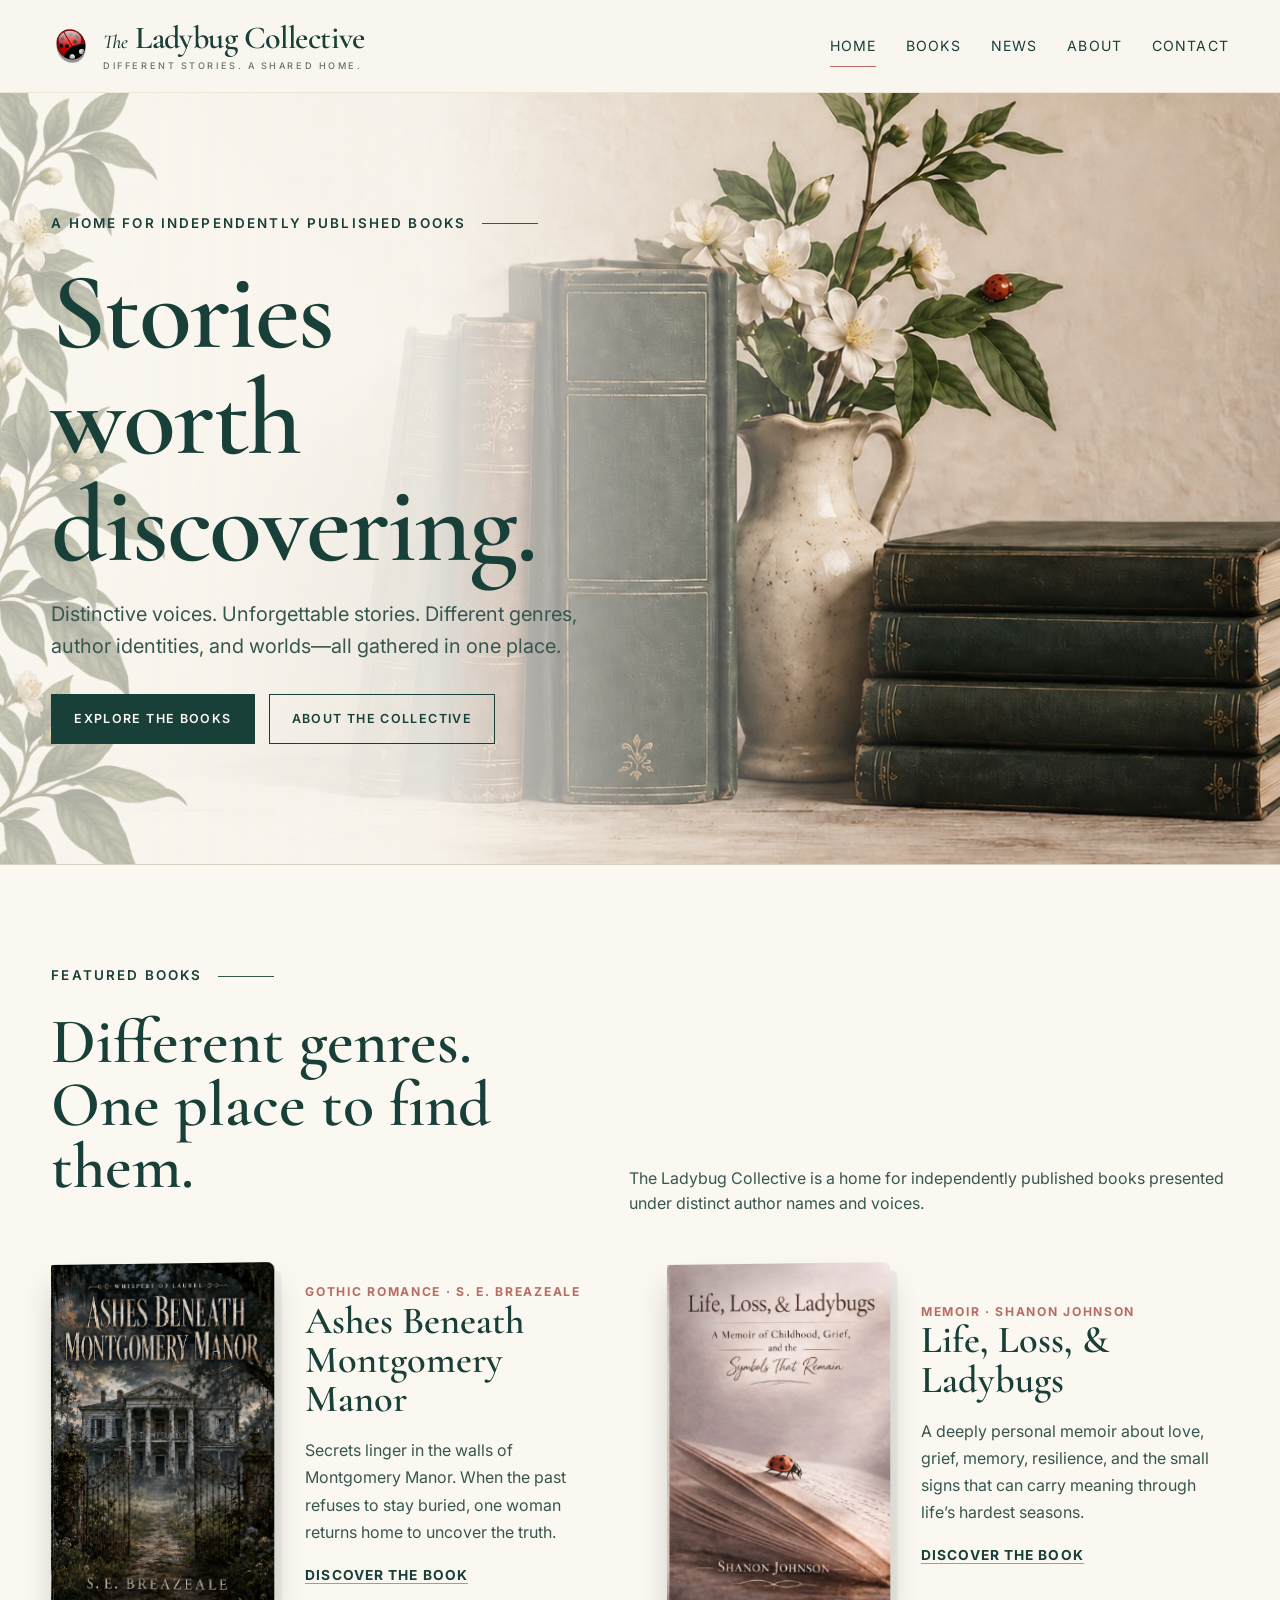
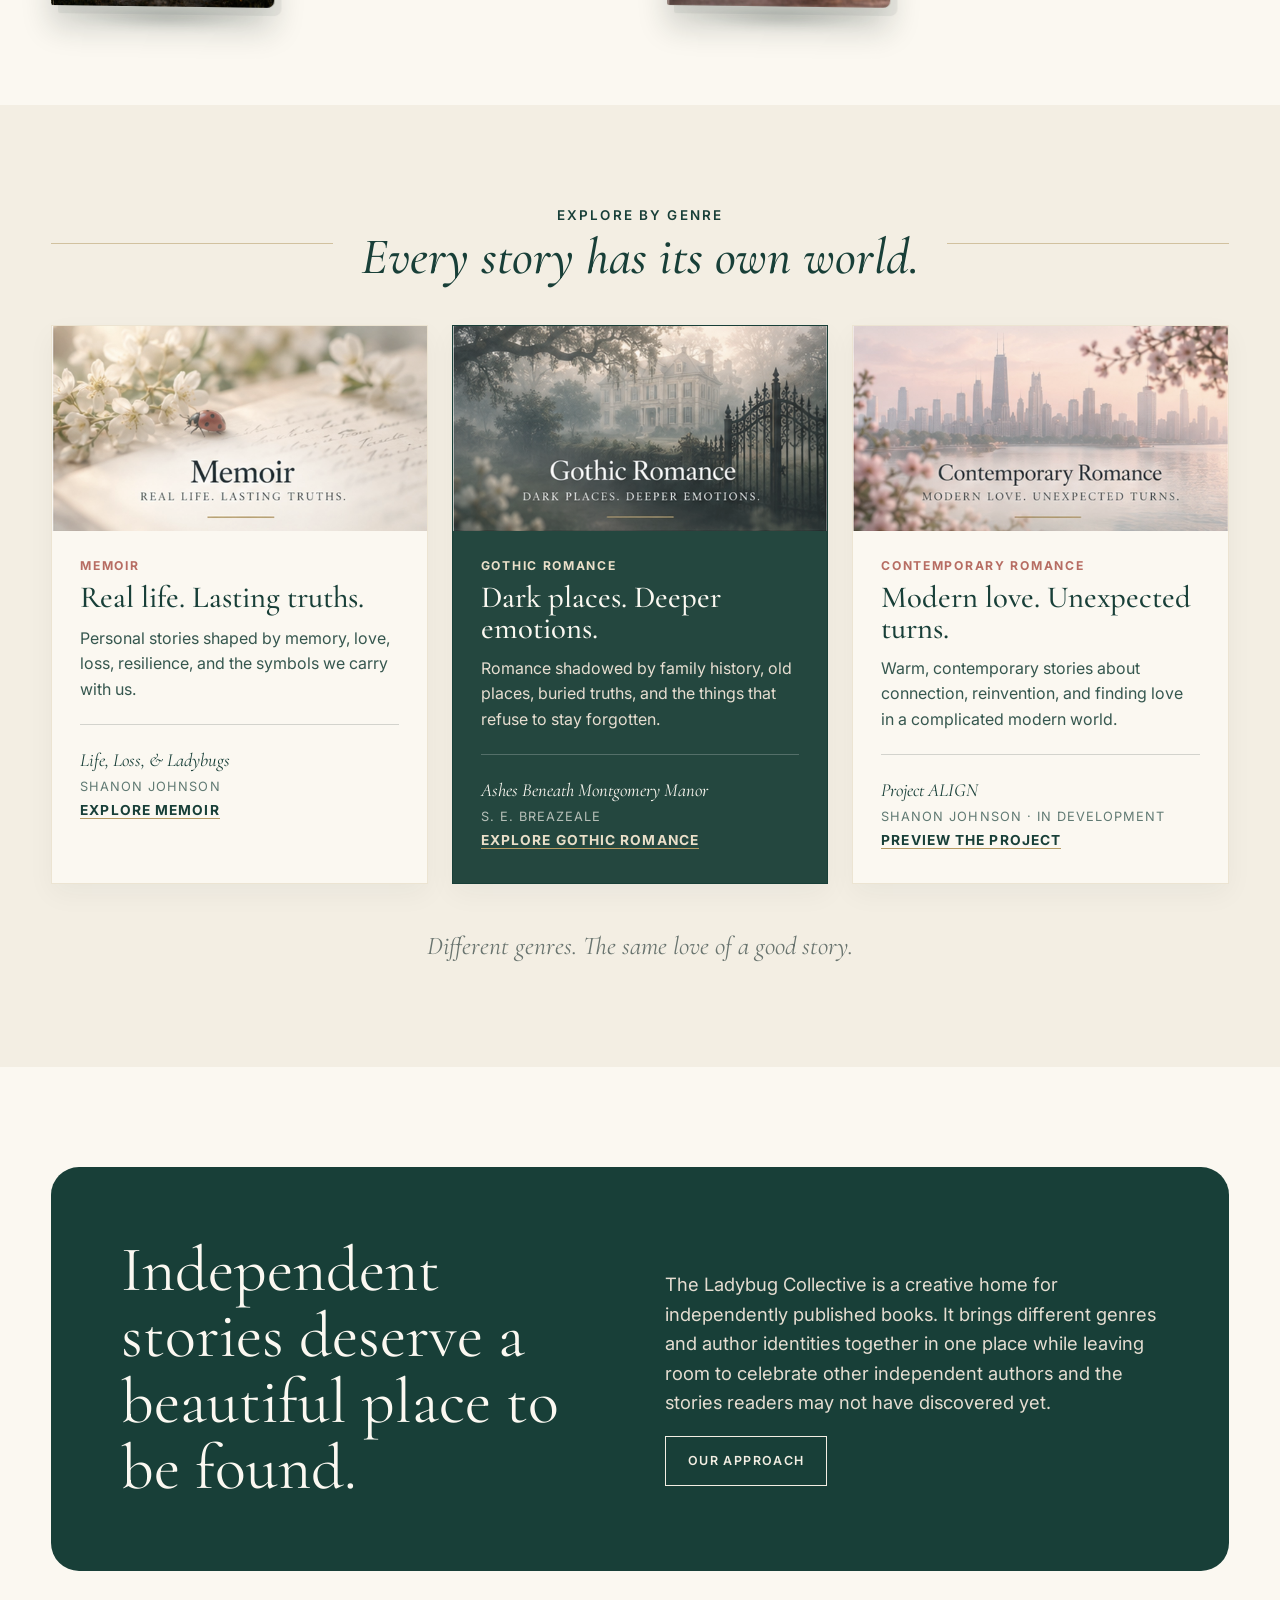
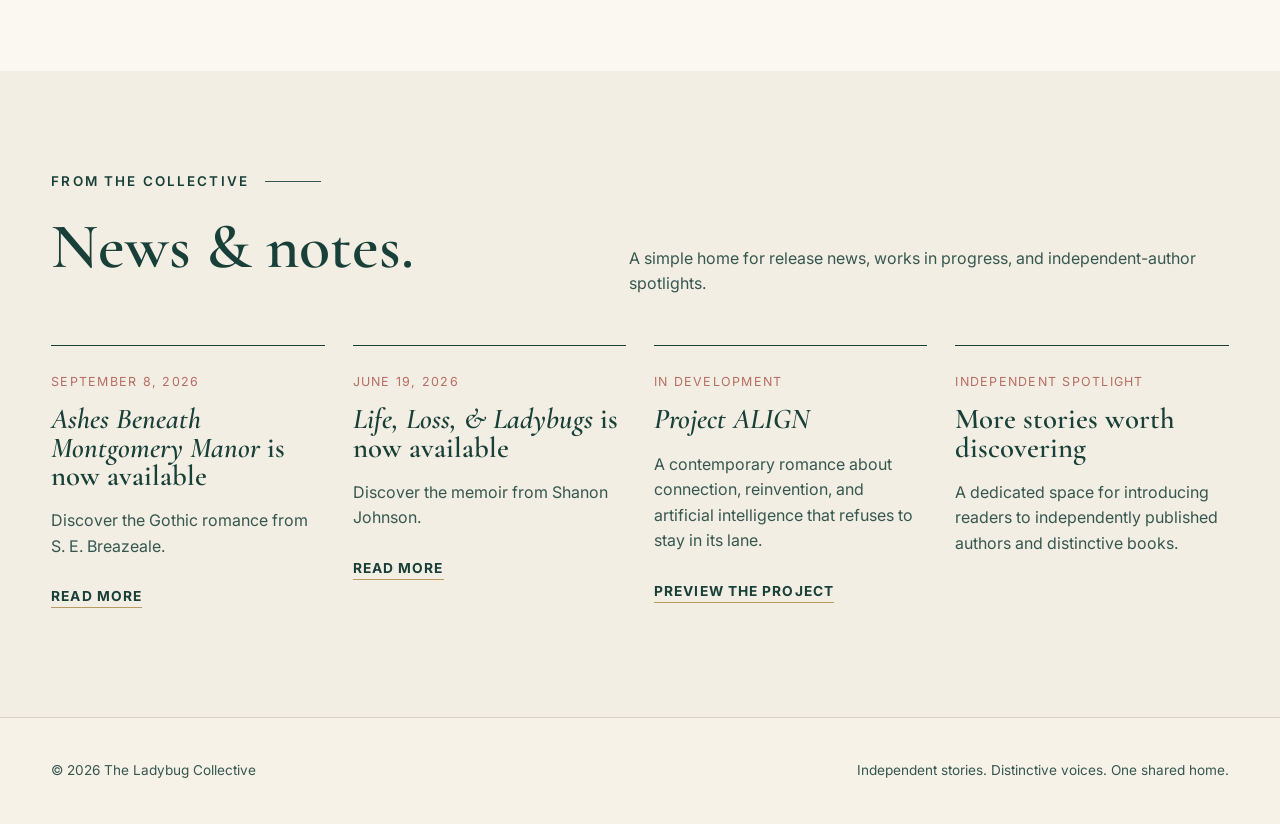
==== commit f7447797: "Updating the New Section on Index" ====
--- a/index.html
+++ b/index.html
@@ -158,12 +158,32 @@
           <div class="eyebrow">From the collective</div>
           <h2>News & notes.</h2>
         </div>
-        <p>New releases, behind-the-scenes updates, independent publishing notes, and occasional author features.</p>
-      </div>
-      <div class="news-grid">
-        <article class="news-card"><time>September 2026</time><h3>Now available: Ashes Beneath Montgomery Manor</h3><p>The latest release from S. E. Breazeale.</p></article>
-        <article class="news-card"><time>Coming soon</time><h3>More from The Ladybug Collective</h3><p>Future books, new genres, and more independent voices.</p></article>
-        <article class="news-card"><time>Independent spotlight</time><h3>A place to discover indie authors</h3><p>We’re exploring thoughtful ways to feature independently published authors without becoming their publisher.</p></article>
+        <p>A simple home for release news, works in progress, and independent-author spotlights.</p>
+      </div>
+      <div class="news-grid text-news-grid">
+        <article class="news-card">
+          <time datetime="2026-09-08">September 8, 2026</time>
+          <h3><em>Ashes Beneath Montgomery Manor</em> is now available</h3>
+          <p>Discover the Gothic romance from S. E. Breazeale.</p>
+          <a class="text-link" href="ashes-beneath-montgomery-manor.html">Read more</a>
+        </article>
+        <article class="news-card">
+          <time datetime="2026-06-19">June 19, 2026</time>
+          <h3><em>Life, Loss, &amp; Ladybugs</em> is now available</h3>
+          <p>Discover the memoir from Shanon Johnson.</p>
+          <a class="text-link" href="life-loss-and-ladybugs.html">Read more</a>
+        </article>
+        <article class="news-card">
+          <time>In development</time>
+          <h3><em>Project ALIGN</em></h3>
+          <p>A contemporary romance about connection, reinvention, and artificial intelligence that refuses to stay in its lane.</p>
+          <a class="text-link" href="project-align.html">Preview the project</a>
+        </article>
+        <article class="news-card">
+          <time>Independent spotlight</time>
+          <h3>More stories worth discovering</h3>
+          <p>A dedicated space for introducing readers to independently published authors and distinctive books.</p>
+        </article>
       </div>
     </div>
   </section>
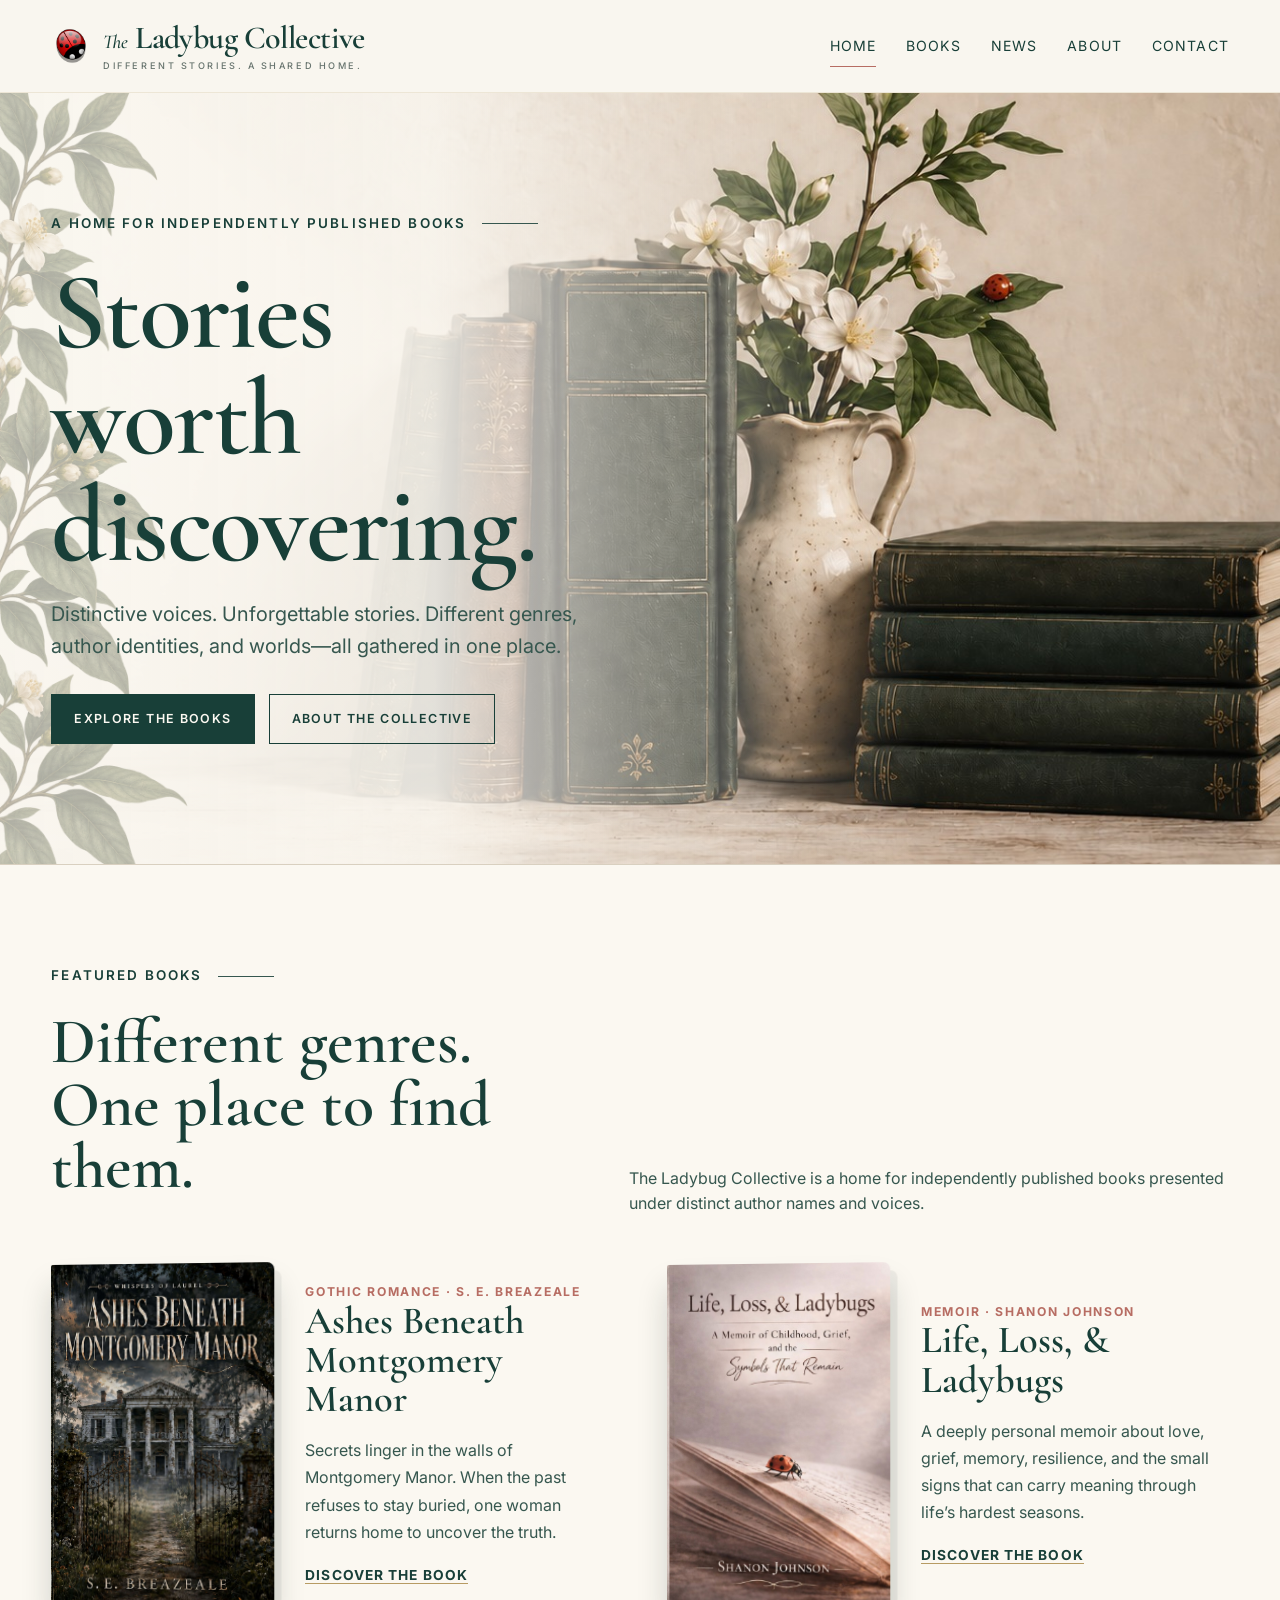
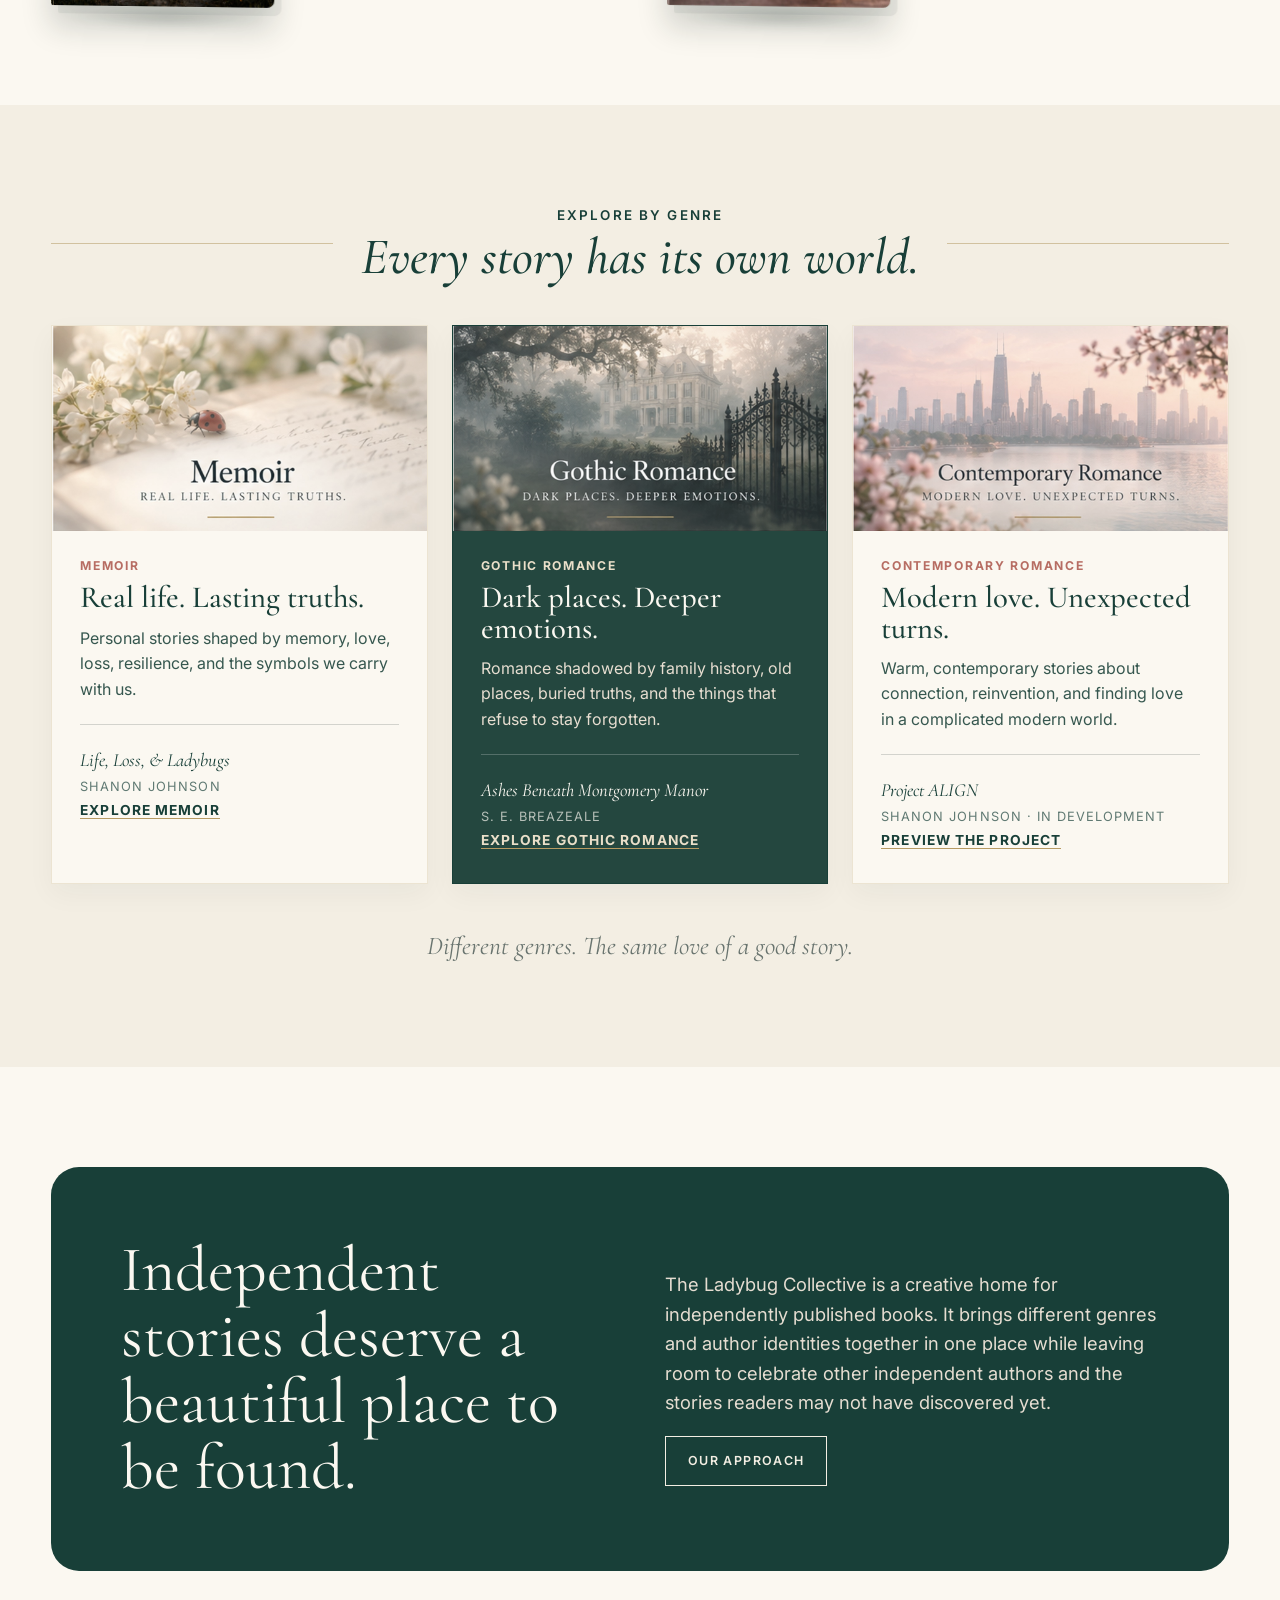
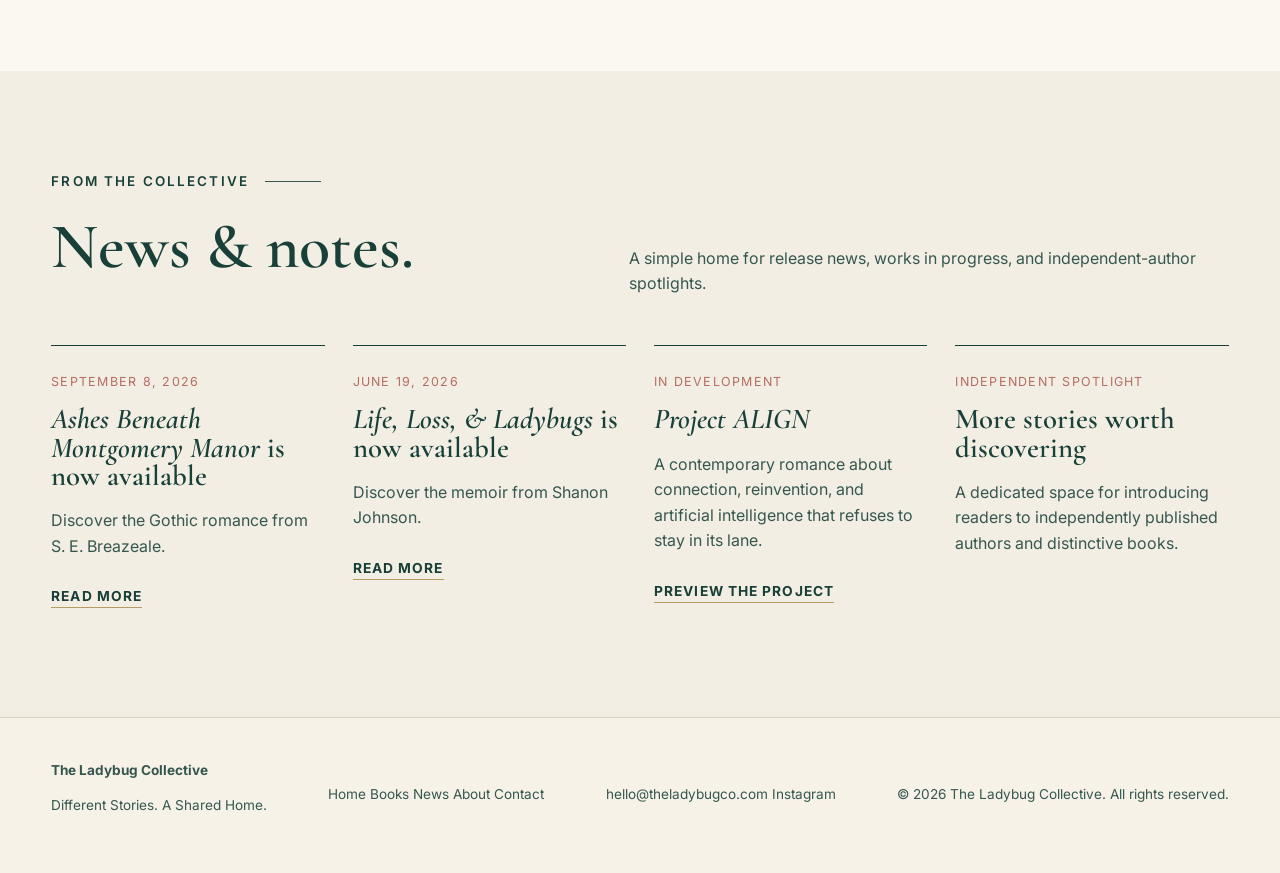
==== commit 18645a63: "Update website footer" ====
--- a/index.html
+++ b/index.html
@@ -191,8 +191,32 @@
 
 <footer class="site-footer">
   <div class="container footer-inner">
-    <div>© 2026 The Ladybug Collective</div>
-    <div>Independent stories. Distinctive voices. One shared home.</div>
+    <div class="footer-brand">
+      <strong>The Ladybug Collective</strong>
+      <p>Different Stories. A Shared Home.</p>
+    </div>
+
+    <nav class="footer-links" aria-label="Footer navigation">
+      <a href="index.html">Home</a>
+      <a href="books.html">Books</a>
+      <a href="news.html">News</a>
+      <a href="about.html">About</a>
+      <a href="contact.html">Contact</a>
+    </nav>
+
+    <div class="footer-connect">
+      <a href="mailto:hello@theladybugco.com">
+        hello@theladybugco.com
+      </a>
+      <a href="https://www.instagram.com/the_ladybug_collective/"
+         target="_blank" rel="noopener noreferrer">
+        Instagram
+      </a>
+    </div>
+
+    <div class="footer-bottom">
+      &copy; 2026 The Ladybug Collective. All rights reserved.
+    </div>
   </div>
 </footer>
 
--- a/styles.css
+++ b/styles.css
@@ -819,6 +819,57 @@
 .book-detail-actions{
   margin:36px 0 28px;
 }
+.reader-reviews{
+  max-width:760px;
+  margin-top:52px;
+  padding-top:40px;
+  border-top:1px solid var(--line);
+}
+.reader-reviews h2{
+  margin:8px 0 26px;
+  font-size:clamp(2.15rem,3.8vw,3.25rem);
+  line-height:1.08;
+}
+.review-list{
+  display:grid;
+  gap:20px;
+}
+.review-card{
+  margin:0;
+  padding:28px 30px;
+  border:1px solid var(--line);
+  border-left:3px solid var(--gold);
+  background:rgba(255,255,255,.62);
+}
+.review-stars{
+  margin-bottom:13px;
+  color:var(--gold);
+  font-size:1rem;
+  letter-spacing:.12em;
+}
+.review-card blockquote{
+  margin:0 0 20px;
+  font-family:var(--serif);
+  font-size:clamp(1.28rem,2.2vw,1.62rem);
+  line-height:1.45;
+  color:var(--ink);
+}
+.review-card figcaption{
+  display:flex;
+  flex-wrap:wrap;
+  gap:5px 12px;
+  align-items:baseline;
+}
+.review-card figcaption strong{
+  font-size:.83rem;
+  letter-spacing:.03em;
+}
+.review-card figcaption span{
+  color:var(--ink-soft);
+  font-size:.74rem;
+  letter-spacing:.06em;
+  text-transform:uppercase;
+}
 .back-to-books{
   display:inline-block;
   margin-top:8px;
@@ -844,6 +895,8 @@
   .book-detail-cover{position:static}
   .book-detail-cover .book-cover{width:min(260px,72vw)}
   .book-detail-copy{padding-top:0}
+  .reader-reviews{margin-top:44px;padding-top:34px}
+  .review-card{padding:24px 22px}
 }
 
 /* === About page === */
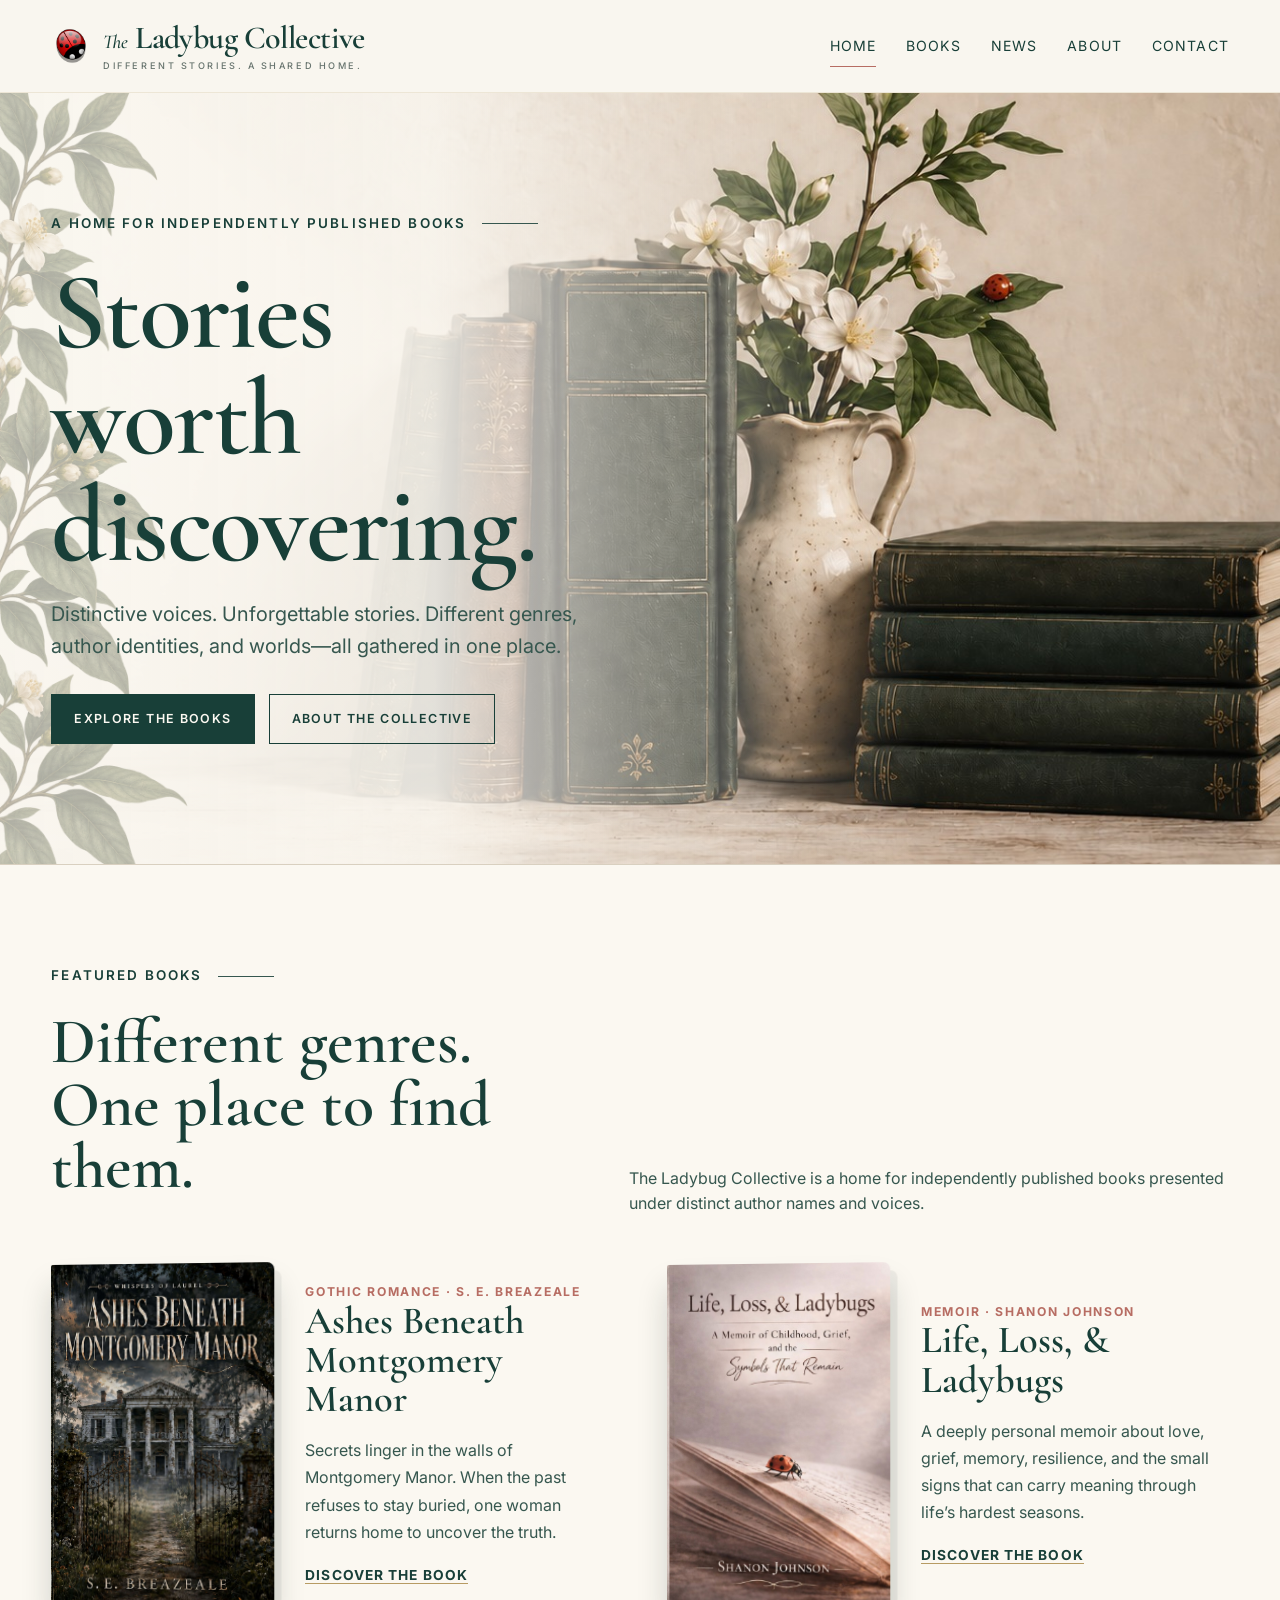
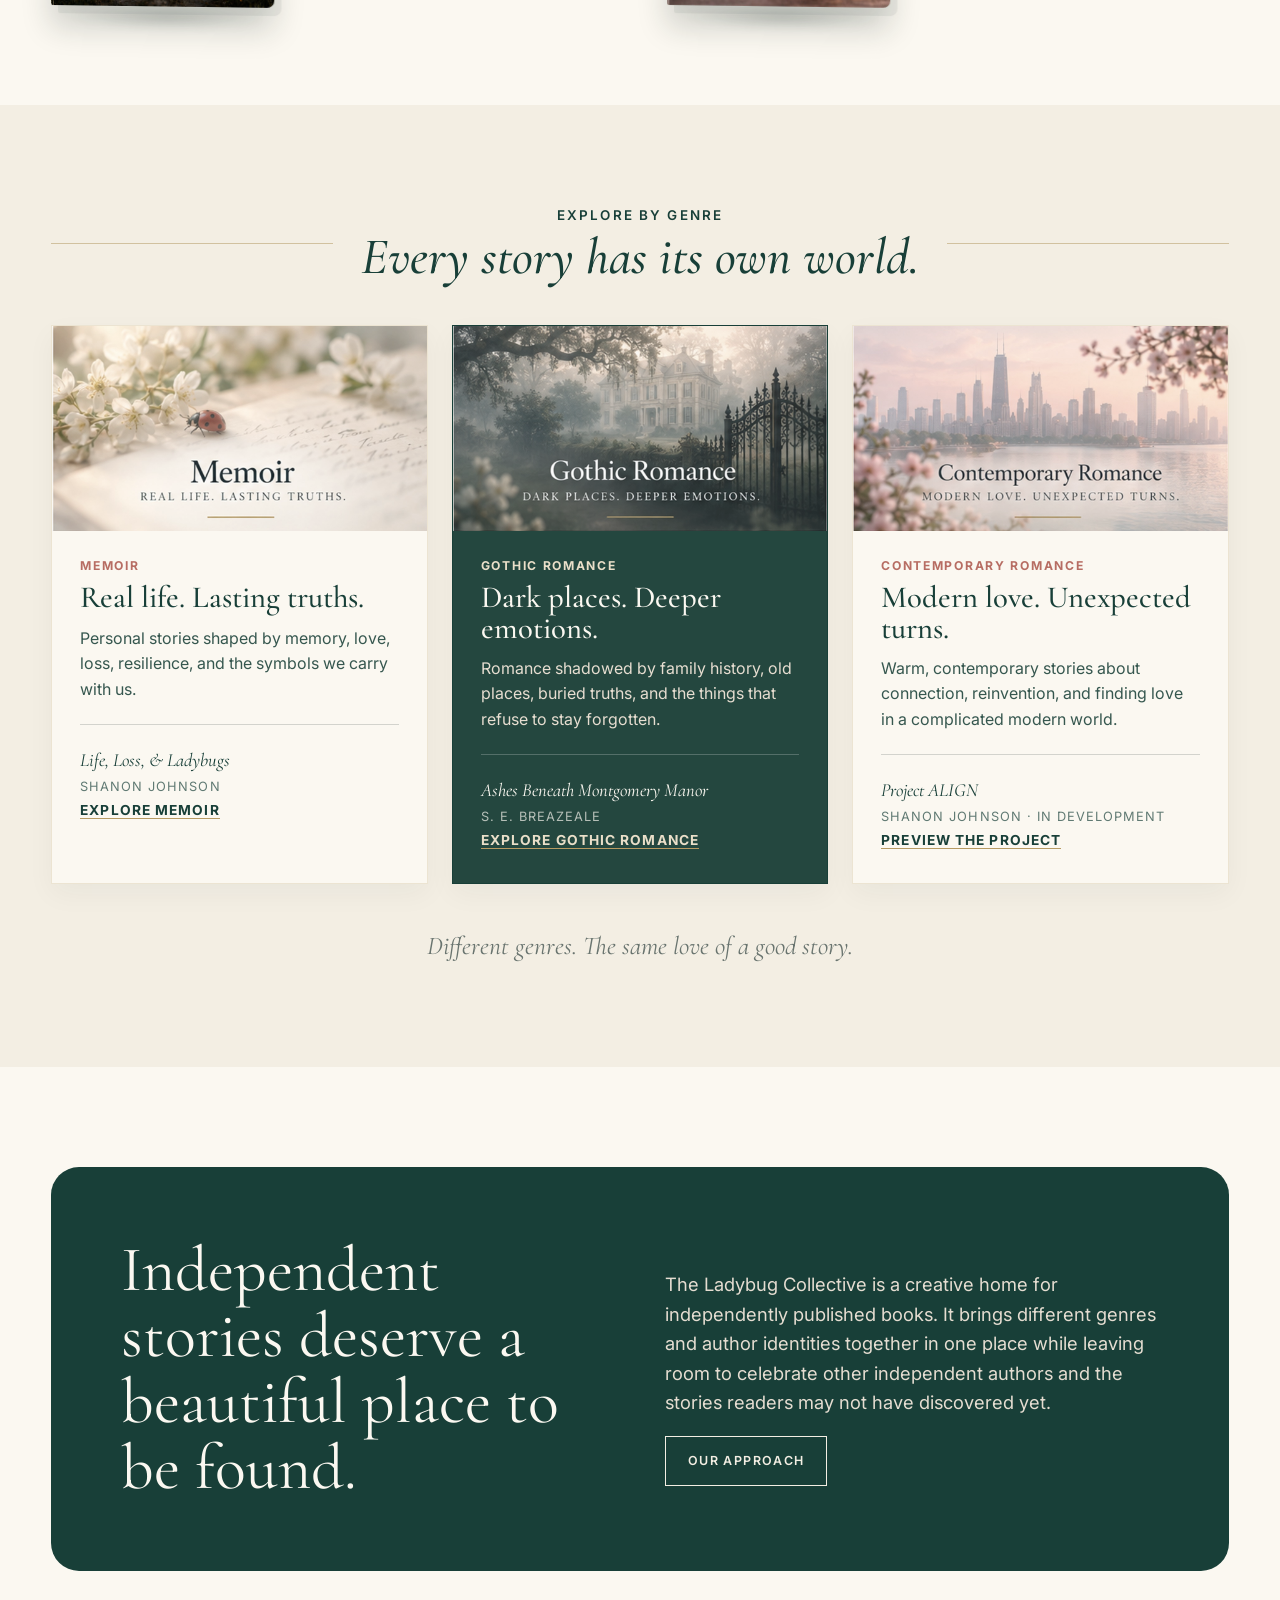
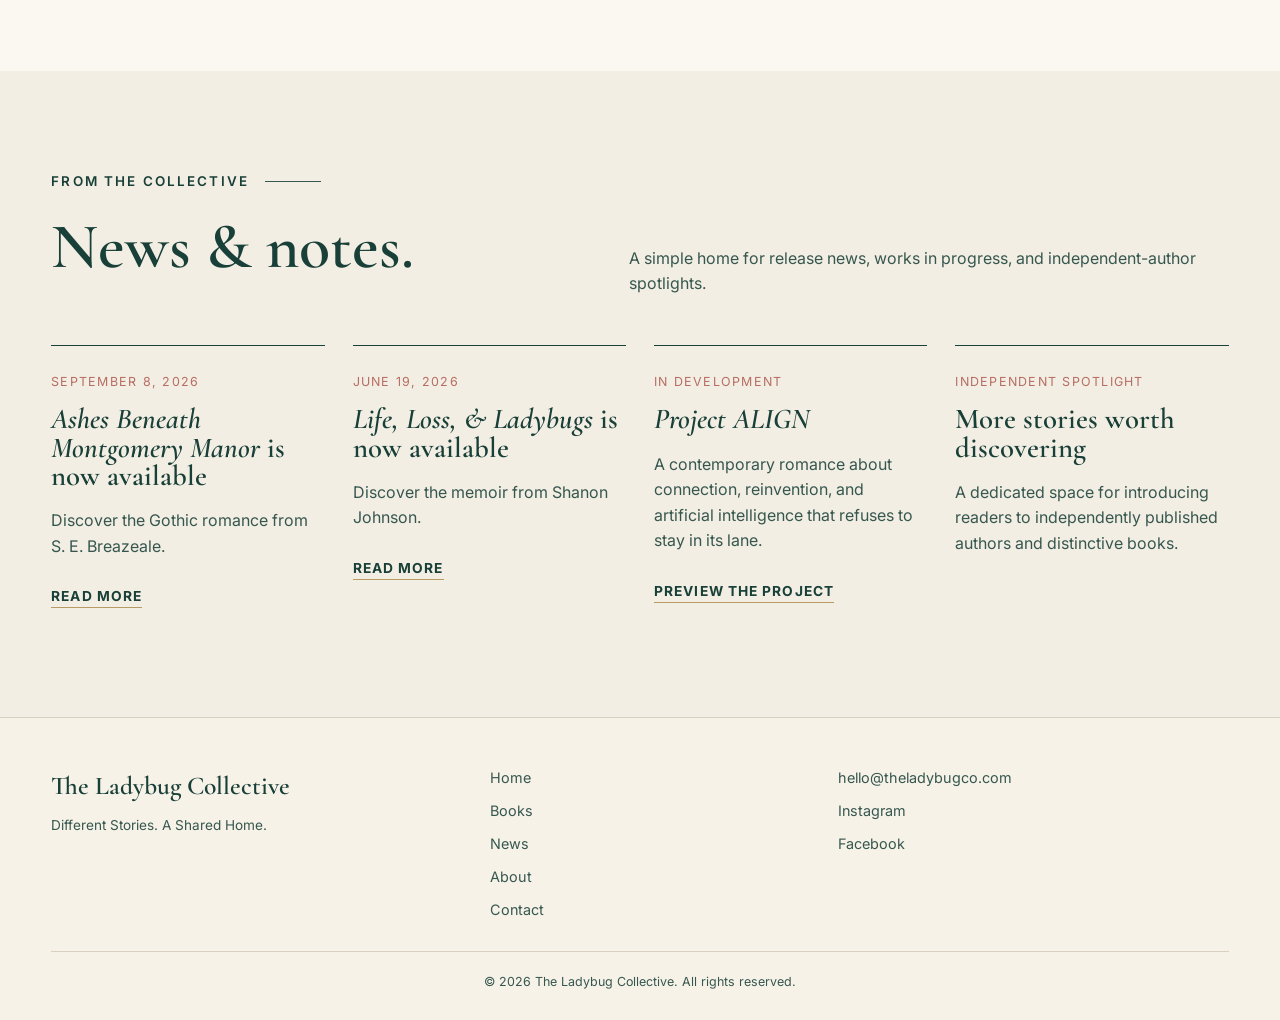
==== commit b9af312e: "Update index.html" ====
--- a/index.html
+++ b/index.html
@@ -205,14 +205,20 @@
     </nav>
 
     <div class="footer-connect">
-      <a href="mailto:hello@theladybugco.com">
-        hello@theladybugco.com
-      </a>
-      <a href="https://www.instagram.com/the_ladybug_collective/"
-         target="_blank" rel="noopener noreferrer">
-        Instagram
-      </a>
-    </div>
+  <a href="mailto:hello@theladybugco.com">
+    hello@theladybugco.com
+  </a>
+
+  <a href="https://www.instagram.com/the_ladybug_collective/"
+     target="_blank" rel="noopener noreferrer">
+    Instagram
+  </a>
+
+  <a href="https://www.facebook.com/profile.php?id=61593933407964"
+     target="_blank" rel="noopener noreferrer">
+    Facebook
+  </a>
+</div>
 
     <div class="footer-bottom">
       &copy; 2026 The Ladybug Collective. All rights reserved.
--- a/styles.css
+++ b/styles.css
@@ -159,8 +159,87 @@
 .contact-note{padding-left:44px;border-left:1px solid var(--line)}
 .contact-note h3{margin-top:0}
 
-.site-footer{border-top:1px solid var(--line);padding:42px 0;background:#f7f2e8}
-.footer-inner{display:flex;justify-content:space-between;gap:30px;align-items:center;font-size:.85rem;color:var(--ink-soft)}
+
+/* FOOTER */
+
+.site-footer {
+  border-top: 1px solid var(--line);
+  padding: 48px 0 28px;
+  background: #f7f2e8;
+}
+
+.footer-inner {
+  display: grid;
+  grid-template-columns: 1.3fr 1fr 1.3fr;
+  column-gap: 48px;
+  row-gap: 30px;
+  align-items: start;
+  font-size: 0.9rem;
+  color: var(--ink-soft);
+}
+
+.footer-brand strong {
+  display: block;
+  font-family: "Cormorant Garamond", serif;
+  font-size: 1.6rem;
+  font-weight: 600;
+  color: var(--ink);
+  margin-bottom: 8px;
+}
+
+.footer-brand p {
+  margin: 0;
+  font-size: 0.85rem;
+}
+
+.footer-links {
+  display: flex;
+  flex-direction: column;
+  align-items: flex-start;
+  gap: 10px;
+}
+
+.footer-connect {
+  display: flex;
+  flex-direction: column;
+  align-items: flex-start;
+  gap: 10px;
+}
+
+.footer-links a,
+.footer-connect a {
+  color: var(--ink-soft);
+  text-decoration: none;
+}
+
+.footer-links a:hover,
+.footer-connect a:hover {
+  color: var(--ink);
+  text-decoration: underline;
+  text-underline-offset: 4px;
+}
+
+.footer-bottom {
+  grid-column: 1 / -1;
+  border-top: 1px solid var(--line);
+  padding-top: 20px;
+  text-align: center;
+  font-size: 0.78rem;
+}
+
+/* Mobile footer */
+@media (max-width: 700px) {
+  .footer-inner {
+    grid-template-columns: 1fr;
+    gap: 26px;
+  }
+
+  .footer-bottom {
+    grid-column: 1;
+    text-align: left;
+  }
+}
+
 
 .page-hero{padding:100px 0 70px;background:var(--cream);border-bottom:1px solid var(--line)}
 .page-hero p{max-width:720px;font-size:1.18rem;color:var(--ink-soft)}
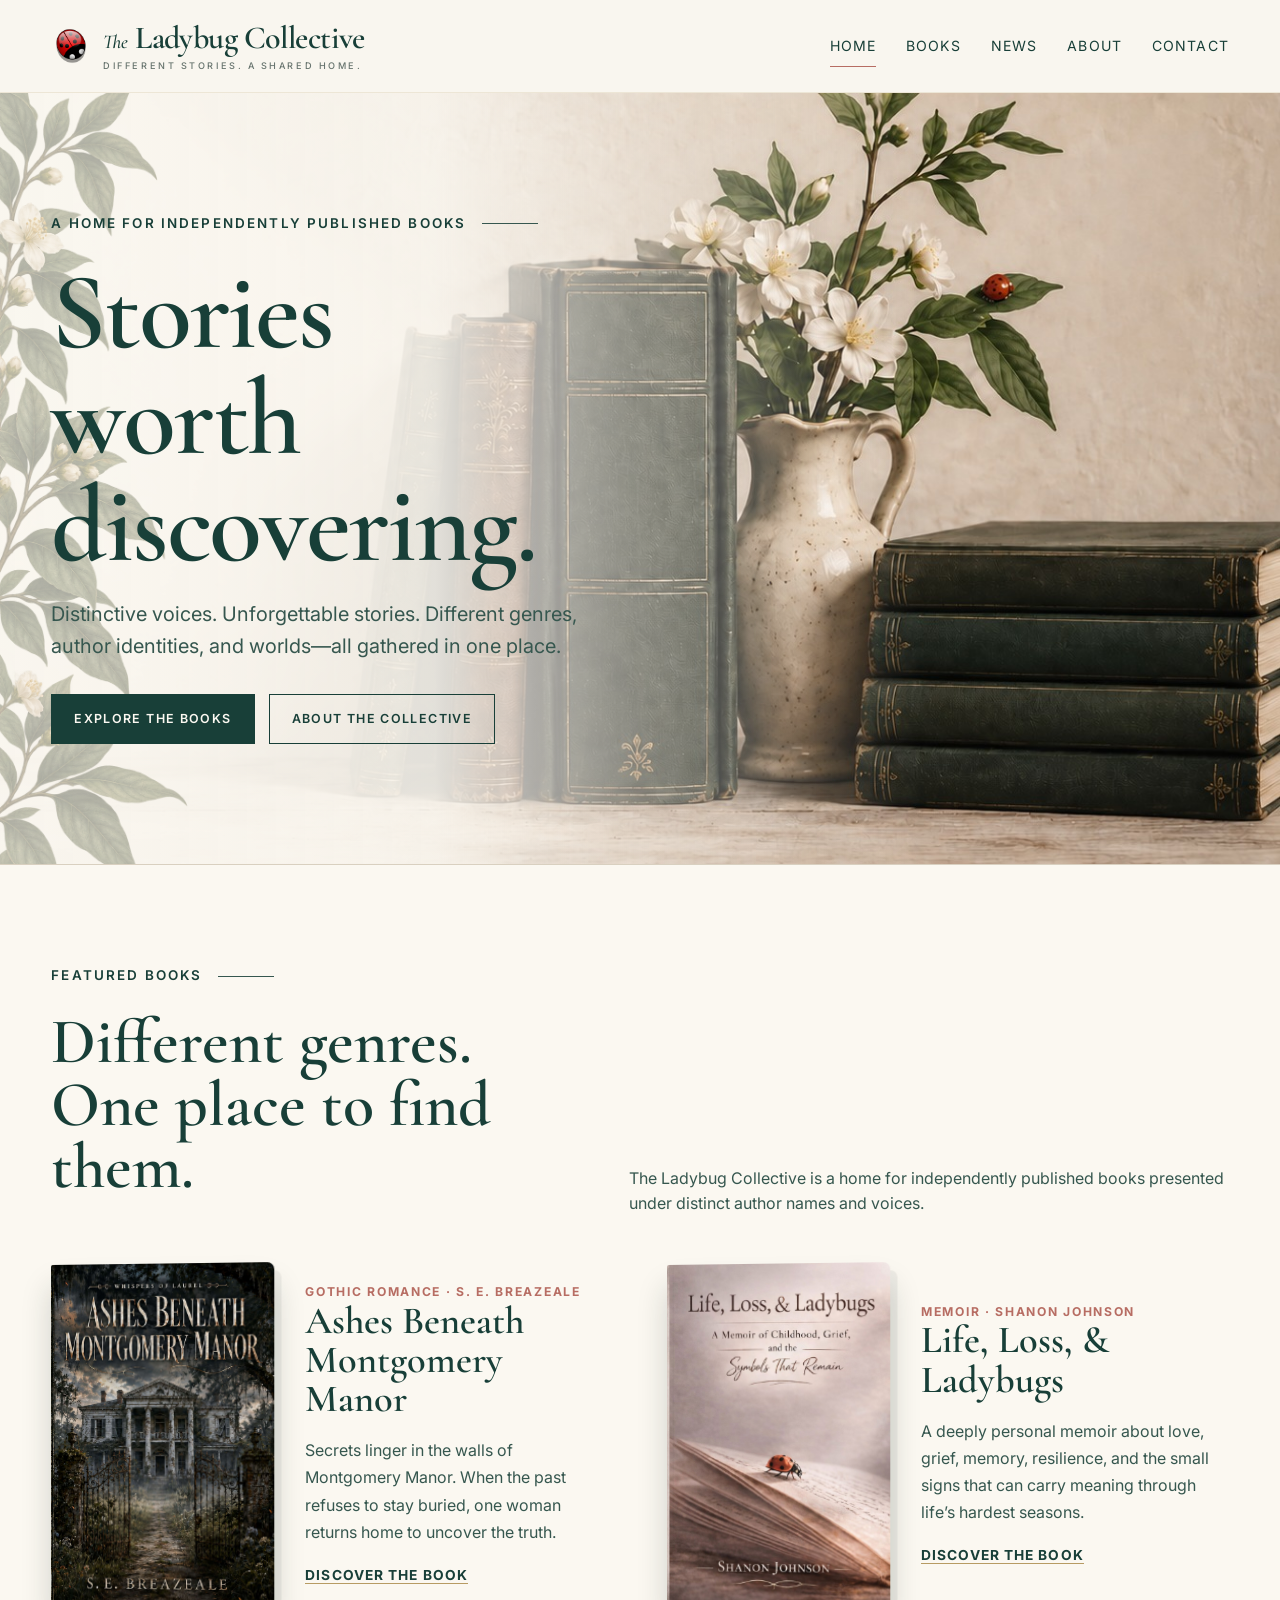
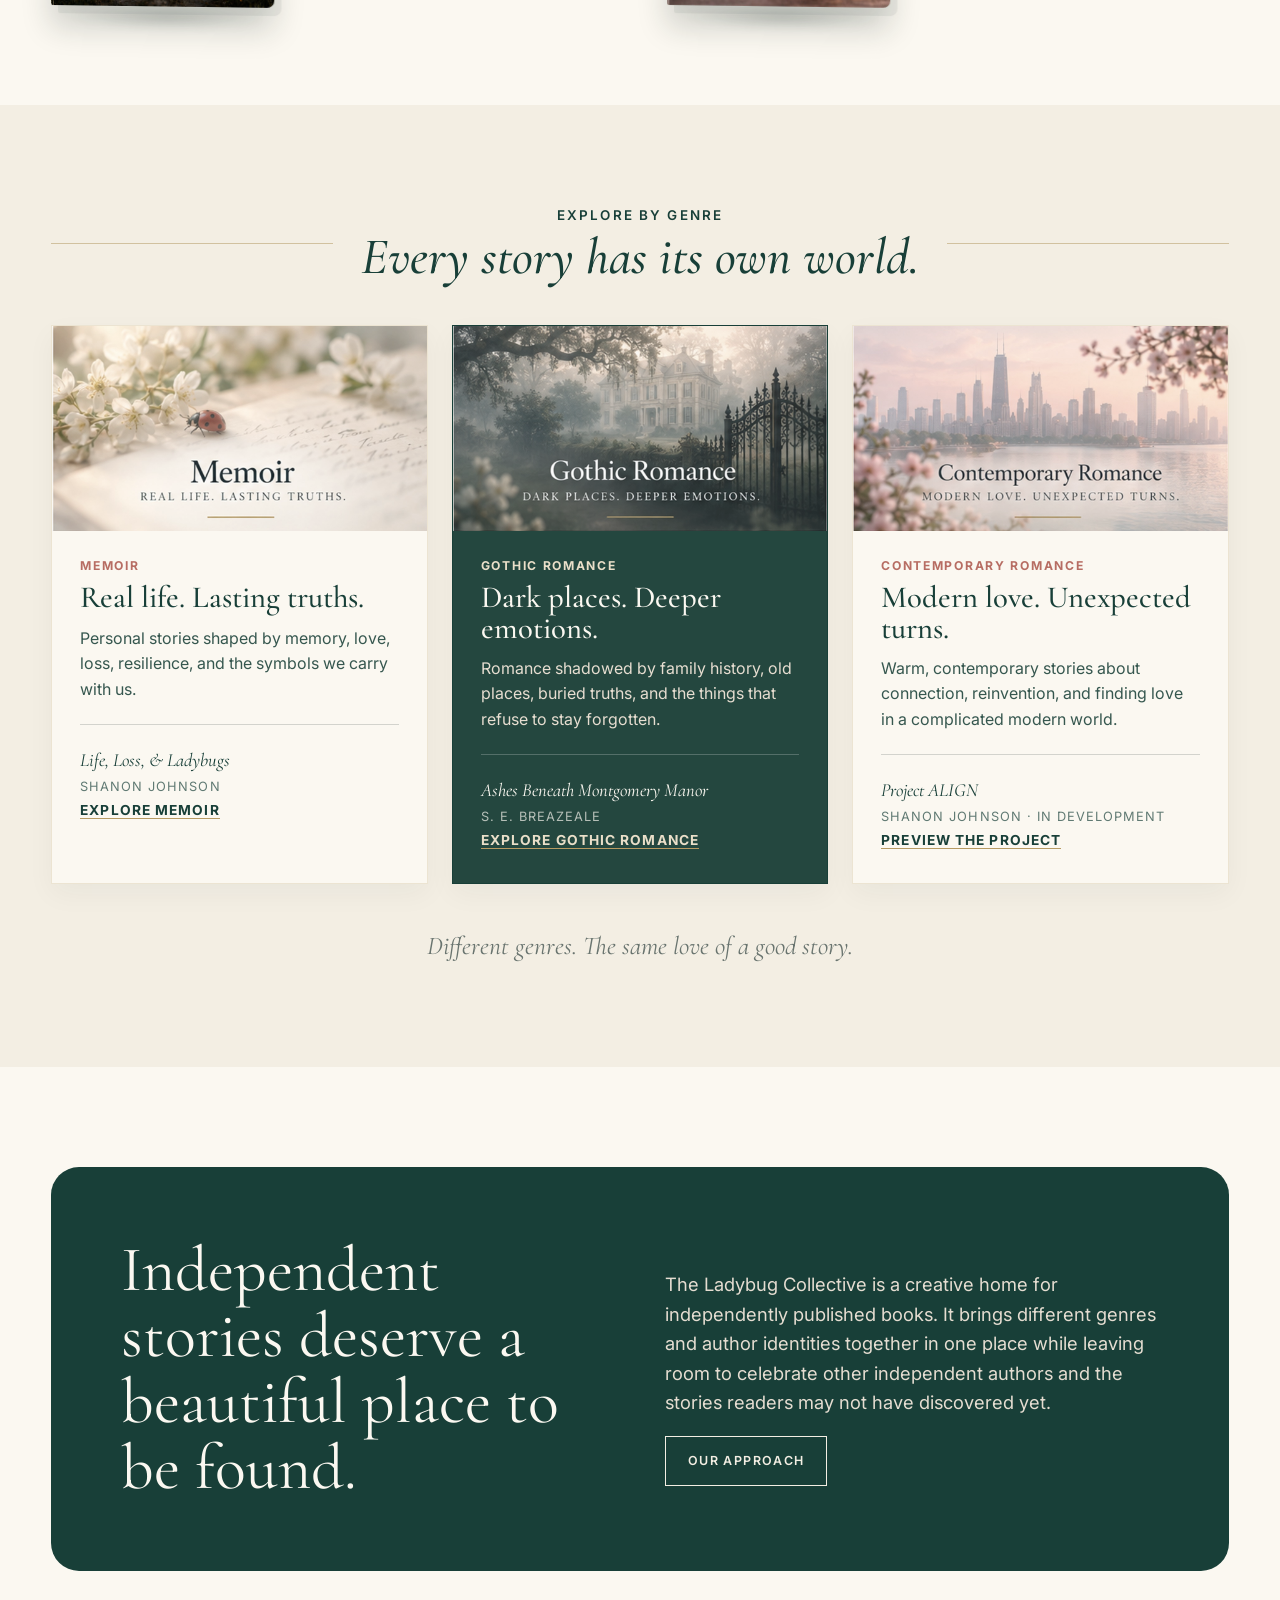
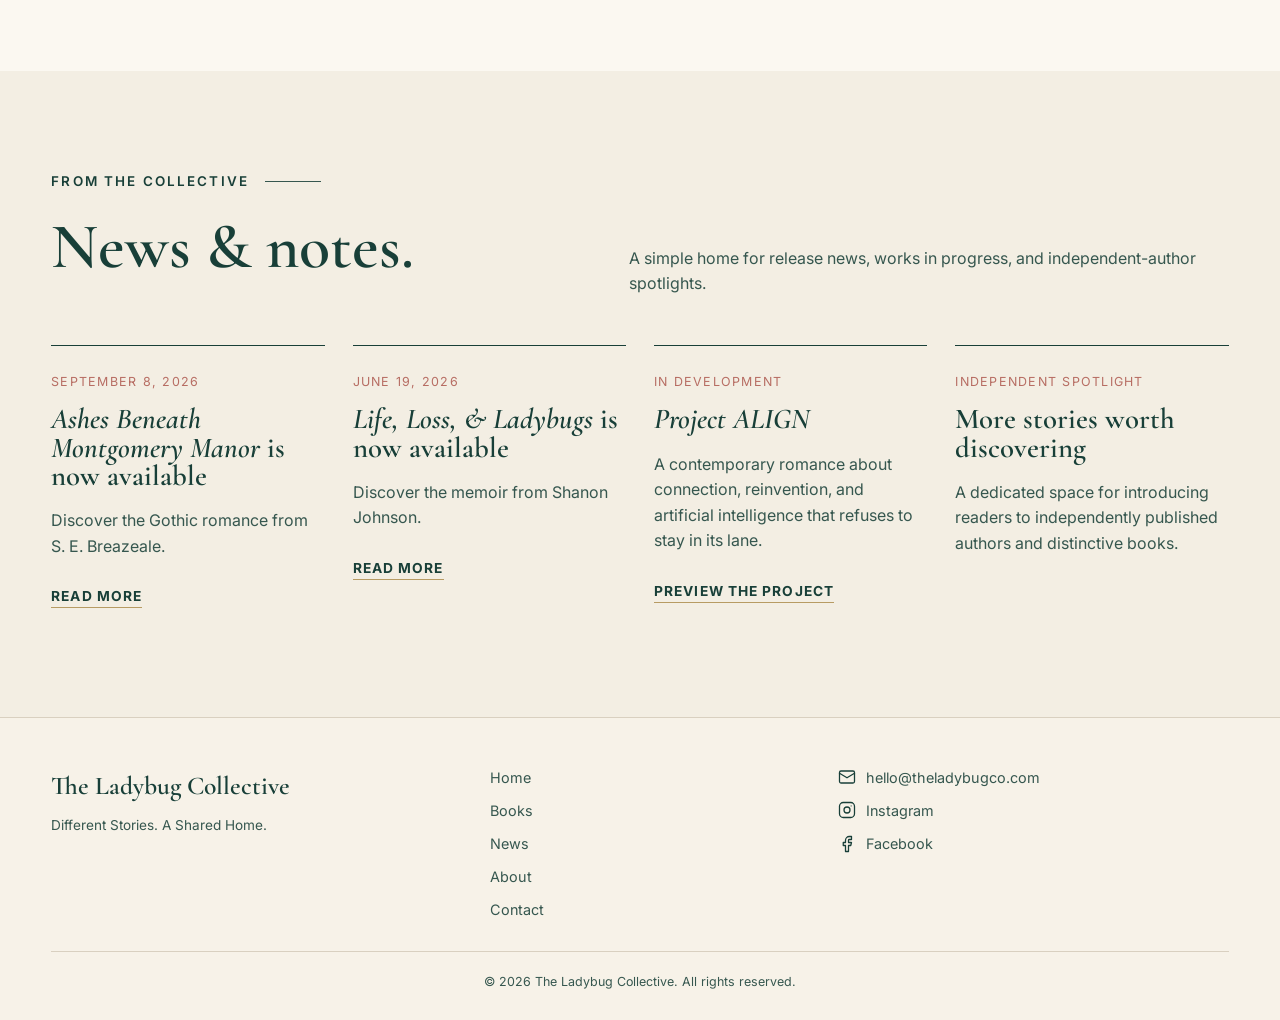
==== commit 7aa3046c: "Footer Updates" ====
--- a/index.html
+++ b/index.html
@@ -205,19 +205,9 @@
     </nav>
 
     <div class="footer-connect">
-  <a href="mailto:hello@theladybugco.com">
-    hello@theladybugco.com
-  </a>
-
-  <a href="https://www.instagram.com/the_ladybug_collective/"
-     target="_blank" rel="noopener noreferrer">
-    Instagram
-  </a>
-
-  <a href="https://www.facebook.com/profile.php?id=61593933407964"
-     target="_blank" rel="noopener noreferrer">
-    Facebook
-  </a>
+  <a href="mailto:hello@theladybugco.com"><svg class="footer-icon" xmlns="http://www.w3.org/2000/svg" width="18" height="18" viewBox="0 0 24 24" fill="none" stroke="currentColor" stroke-width="1.7" stroke-linecap="round" stroke-linejoin="round" aria-hidden="true" focusable="false"><rect x="2" y="4" width="20" height="16" rx="2"/><path d="m22 7-10 6L2 7"/></svg><span>hello@theladybugco.com</span></a>
+  <a href="https://www.instagram.com/the_ladybug_collective/" target="_blank" rel="noopener noreferrer"><svg class="footer-icon" xmlns="http://www.w3.org/2000/svg" width="18" height="18" viewBox="0 0 24 24" fill="none" stroke="currentColor" stroke-width="1.7" stroke-linecap="round" stroke-linejoin="round" aria-hidden="true" focusable="false"><rect x="2" y="2" width="20" height="20" rx="5"/><circle cx="12" cy="12" r="4"/><circle cx="17.5" cy="6.5" r=".7" fill="currentColor" stroke="none"/></svg><span>Instagram</span></a>
+  <a href="https://www.facebook.com/profile.php?id=61593933407964" target="_blank" rel="noopener noreferrer"><svg class="footer-icon" xmlns="http://www.w3.org/2000/svg" width="18" height="18" viewBox="0 0 24 24" fill="none" stroke="currentColor" stroke-width="1.7" stroke-linecap="round" stroke-linejoin="round" aria-hidden="true" focusable="false"><path d="M18 2h-3a5 5 0 0 0-5 5v3H7v4h3v8h4v-8h3l1-4h-4V7a1 1 0 0 1 1-1h3z"/></svg><span>Facebook</span></a>
 </div>
 
     <div class="footer-bottom">
--- a/styles.css
+++ b/styles.css
@@ -1131,3 +1131,7 @@
   .news-entry-card{grid-template-columns:1fr}
   .news-entry-card img{width:min(180px,60vw);margin:auto}
 }
+
+/* Footer social icons */
+.footer-connect a { display: inline-flex; align-items: center; gap: 10px; }
+.footer-icon { flex: 0 0 18px; width: 18px; height: 18px; color: var(--ink); }
